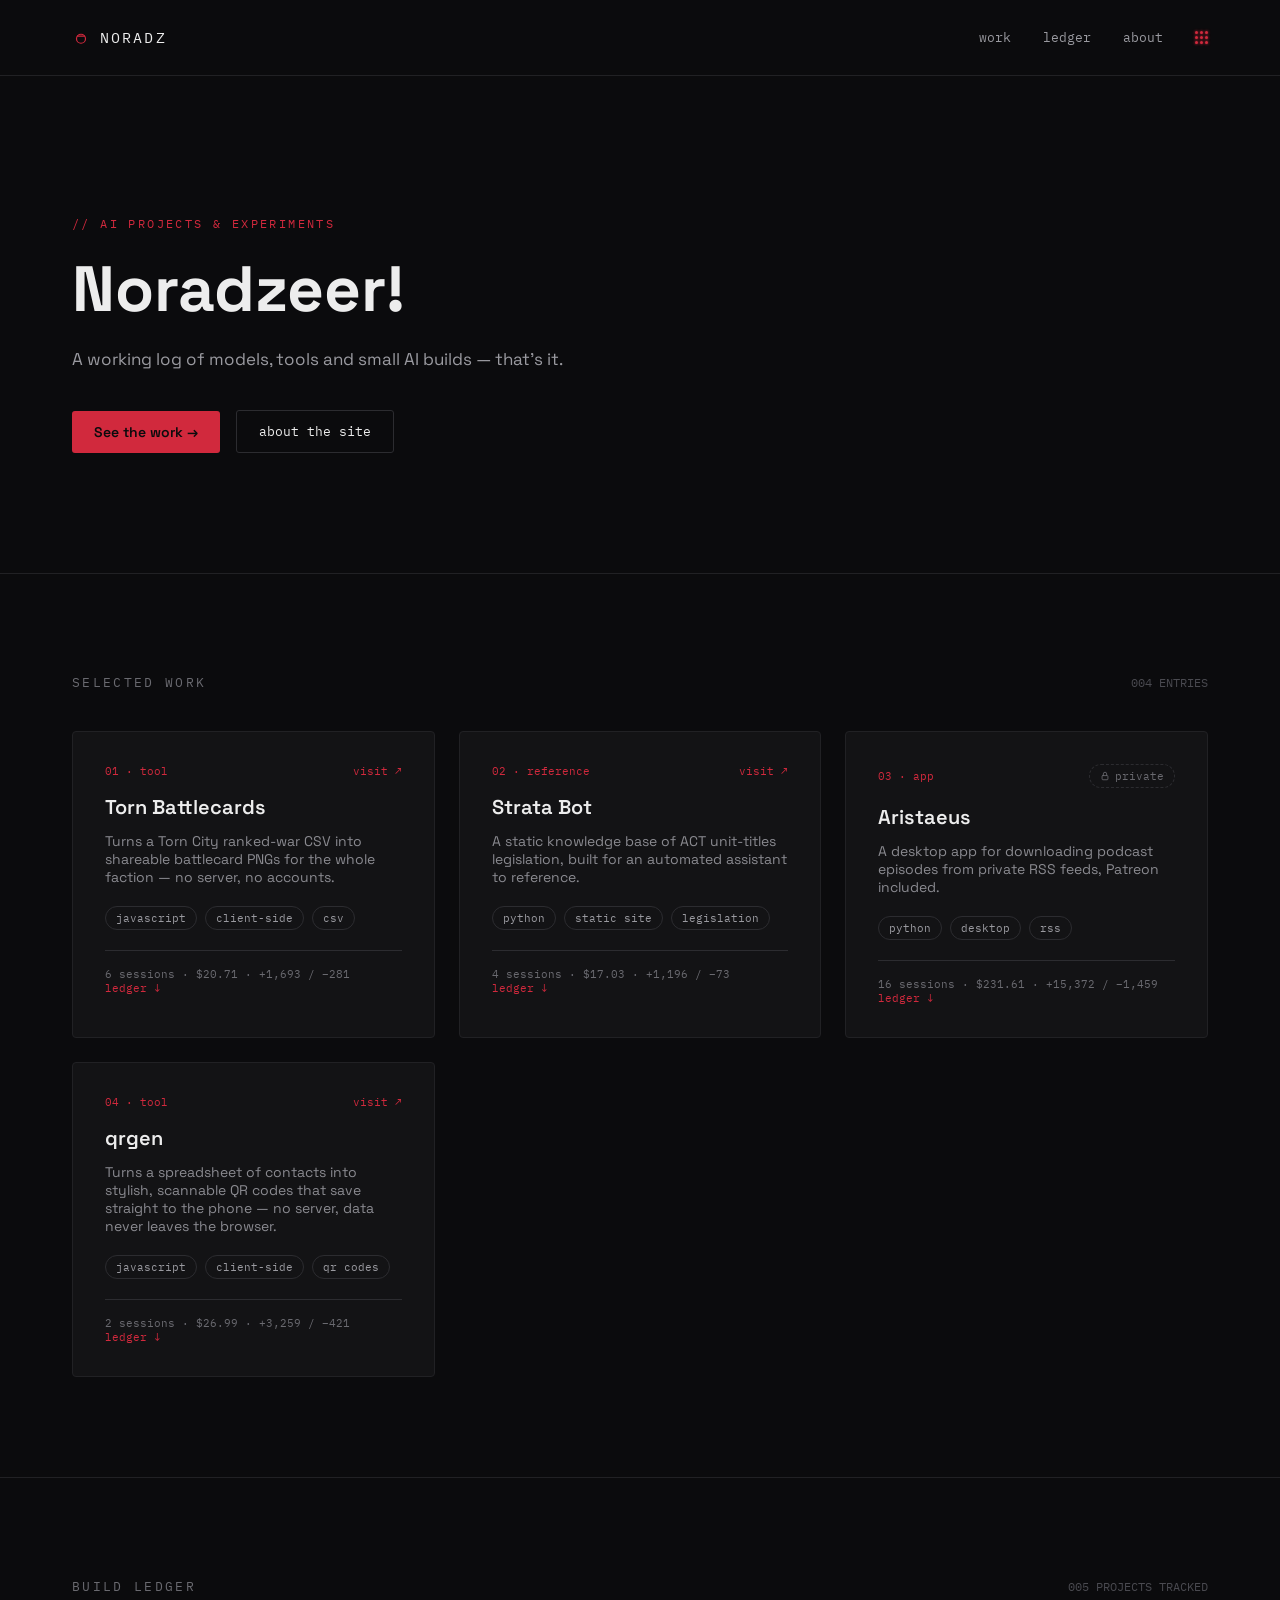
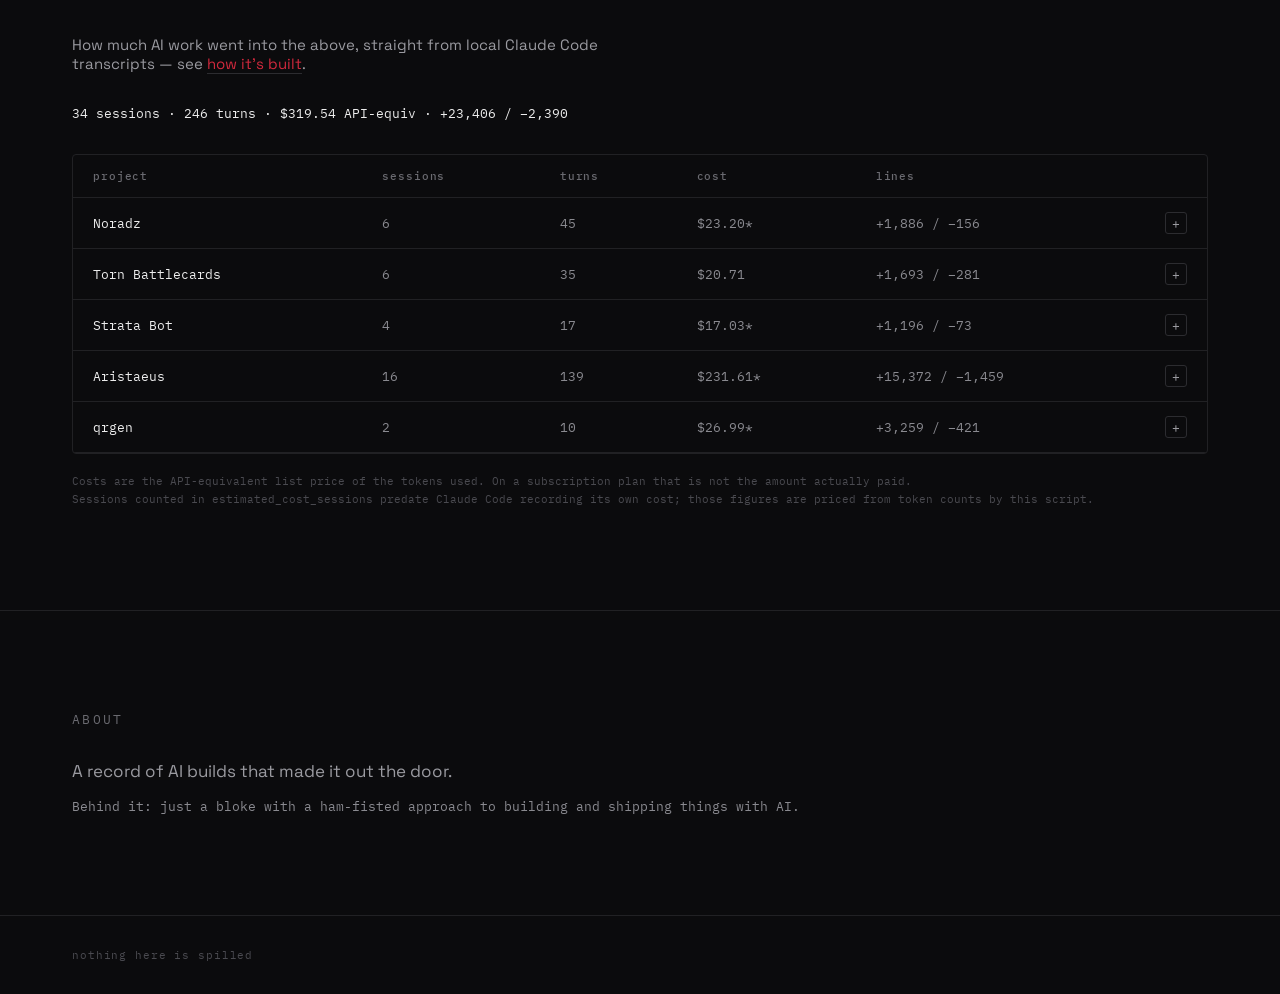
==== index.html @ e1554597 "Add visit links to project cards with a live subdomain Torn Battlecards, Strata Bot and qrgen each g" ====
<!doctype html>
<html lang="en">
<head>
  <meta charset="UTF-8">
  <meta name="viewport" content="width=device-width, initial-scale=1.0">
  <title>Noradz — AI projects & experiments</title>
  <meta name="description" content="A working log of models, tools and small AI builds — that's it.">

  <link rel="preconnect" href="https://fonts.googleapis.com">
  <link rel="preconnect" href="https://fonts.gstatic.com" crossorigin>
  <link href="https://fonts.googleapis.com/css2?family=IBM+Plex+Mono:wght@400;500;600&family=Space+Grotesk:wght@500;600;700&display=swap" rel="stylesheet">

  <link rel="stylesheet" href="css/style.css">
  <link rel="icon" type="image/svg+xml" href="favicon.svg">
</head>
<body>

  <header class="nav">
    <a href="#top" class="brand">
      <svg width="18" height="18" viewBox="0 0 24 24" fill="none" stroke="#d1293d" stroke-width="1.6" stroke-linecap="round" aria-hidden="true">
        <circle cx="12" cy="13" r="6"/>
        <path d="M7.13 9.5L16.87 9.5"/>
      </svg>
      <span>NORADZ</span>
    </a>
    <nav class="nav-links" aria-label="Primary">
      <a href="#work">work</a>
      <a href="#ledger">ledger</a>
      <a href="#about">about</a>
      <span class="status-grid" aria-hidden="true">
        <span></span><span></span><span></span>
        <span></span><span></span><span></span>
        <span></span><span></span><span></span>
      </span>
    </nav>
  </header>

  <section class="hero" id="top">
    <p class="eyebrow">// AI PROJECTS &amp; EXPERIMENTS</p>
    <h1>Noradzeer!</h1>
    <p class="subhead">A working log of models, tools and small AI builds — that's it.</p>
    <div class="cta-row">
      <a href="#work" class="btn btn-primary">See the work →</a>
      <a href="#about" class="btn btn-secondary">about the site</a>
    </div>
  </section>

  <section class="projects" id="work">
    <div class="section-header">
      <span class="eyebrow">SELECTED WORK</span>
      <span class="count">004 ENTRIES</span>
    </div>
    <div class="project-grid">

      <article class="card" data-ledger-slug="torn-battlecards">
        <div class="card-meta">
          <p class="kicker">01 · tool</p>
          <a class="card-visit" href="https://battlecards.noradz.io" target="_blank" rel="noopener">visit ↗</a>
        </div>
        <h3>Torn Battlecards</h3>
        <p class="desc">Turns a Torn City ranked-war CSV into shareable battlecard PNGs for the whole faction — no server, no accounts.</p>
        <div class="tags">
          <span class="tag">javascript</span>
          <span class="tag">client-side</span>
          <span class="tag">csv</span>
        </div>
      </article>

      <article class="card" data-ledger-slug="strata-bot">
        <div class="card-meta">
          <p class="kicker">02 · reference</p>
          <a class="card-visit" href="https://strata.noradz.io" target="_blank" rel="noopener">visit ↗</a>
        </div>
        <h3>Strata Bot</h3>
        <p class="desc">A static knowledge base of ACT unit-titles legislation, built for an automated assistant to reference.</p>
        <div class="tags">
          <span class="tag">python</span>
          <span class="tag">static site</span>
          <span class="tag">legislation</span>
        </div>
      </article>

      <article class="card" data-ledger-slug="aristaeus">
        <div class="card-meta">
          <p class="kicker">03 · app</p>
          <span class="badge-private" title="Private repository — not public yet">
            <svg width="10" height="10" viewBox="0 0 24 24" fill="none" stroke="currentColor" stroke-width="2" stroke-linecap="round" stroke-linejoin="round" aria-hidden="true">
              <rect x="5" y="11" width="14" height="10" rx="2"/>
              <path d="M8 11V7a4 4 0 0 1 8 0v4"/>
            </svg>
            private
          </span>
        </div>
        <h3>Aristaeus</h3>
        <p class="desc">A desktop app for downloading podcast episodes from private RSS feeds, Patreon included.</p>
        <div class="tags">
          <span class="tag">python</span>
          <span class="tag">desktop</span>
          <span class="tag">rss</span>
        </div>
      </article>

      <article class="card" data-ledger-slug="qrgen">
        <div class="card-meta">
          <p class="kicker">04 · tool</p>
          <a class="card-visit" href="https://qrgen.noradz.io" target="_blank" rel="noopener">visit ↗</a>
        </div>
        <h3>qrgen</h3>
        <p class="desc">Turns a spreadsheet of contacts into stylish, scannable QR codes that save straight to the phone — no server, data never leaves the browser.</p>
        <div class="tags">
          <span class="tag">javascript</span>
          <span class="tag">client-side</span>
          <span class="tag">qr codes</span>
        </div>
      </article>

    </div>
  </section>

  <section class="ledger" id="ledger">
    <div class="section-header">
      <span class="eyebrow">BUILD LEDGER</span>
      <span class="count ledger-count">— PROJECTS TRACKED</span>
    </div>
    <p class="ledger-lead">How much AI work went into the above, straight from local Claude Code transcripts — see <a href="https://github.com/Peytonizer/noradz/blob/main/README.md#build-ledger" class="ledger-lead-link">how it's built</a>.</p>
    <p class="ledger-totals">—</p>
    <div class="ledger-table-wrap">
      <table class="ledger-table">
        <thead>
          <tr>
            <th>project</th>
            <th>sessions</th>
            <th>turns</th>
            <th>cost</th>
            <th>lines</th>
            <th aria-hidden="true"></th>
          </tr>
        </thead>
        <tbody><!-- populated by js/ledger.js from data/ledger.json --></tbody>
      </table>
    </div>
    <div class="ledger-notes"></div>
  </section>

  <section class="about" id="about">
    <p class="about-eyebrow">ABOUT</p>
    <p class="about-lead">A record of AI builds that made it out the door.</p>
    <p class="about-byline">Behind it: just a bloke with a ham-fisted approach to building and shipping things with AI.</p>
  </section>

  <footer class="site-footer">
    <p class="lore">nothing here is spilled</p>
  </footer>

  <script src="js/ledger.js" defer></script>
</body>
</html>
---- css/style.css ----
/*
  Noradz landing page — "Signal" direction (red/black, techy).
  Built from noradz-site-spec.md. Desktop layout (1440px canvas) is the
  spec'd source of truth; breakpoints below are a build decision, not
  part of the mockup.
*/

:root {
  /* Colour tokens — red (--accent) is the sole accent colour. Don't add a second. */
  --bg: #0b0b0d;
  --surface: #131315;
  --border: #212124;
  --border-soft: #2c2c30;
  --text: #ededed;
  --text-muted: #9a9aa0;
  --text-dim: #8a8a90;
  --text-faint: #6a6a70;
  --text-faintest: #4a4a50;
  --accent: #d1293d;
  --accent-hover: #ee5a6b;

  --font-body: 'Space Grotesk', system-ui, sans-serif;
  --font-mono: 'IBM Plex Mono', 'Courier New', monospace;
}

* {
  box-sizing: border-box;
}

html {
  color-scheme: dark;
}

body {
  margin: 0;
  background: var(--bg);
  color: var(--text);
  font-family: var(--font-body);
  -webkit-font-smoothing: antialiased;
}

a {
  color: inherit;
  text-decoration: none;
}

/* ---------- Nav ---------- */

.nav {
  display: flex;
  align-items: center;
  justify-content: space-between;
  padding: 28px 72px;
  border-bottom: 1px solid var(--border);
}

.brand {
  display: flex;
  align-items: center;
  gap: 10px;
  font-family: var(--font-mono);
  font-size: 15px;
  letter-spacing: 0.14em;
}

.nav-links {
  display: flex;
  align-items: center;
  gap: 32px;
  font-family: var(--font-mono);
  font-size: 13px;
  color: var(--text-muted);
}

.nav-links a:hover {
  color: var(--accent-hover);
}

/* Live/status mark — a 3x3 dot grid (swapped in for the single dot per
   the design canvas's alternate logo option). */
.status-grid {
  display: grid;
  grid-template-columns: repeat(3, 3px);
  grid-template-rows: repeat(3, 3px);
  gap: 2px;
}

.status-grid span {
  width: 3px;
  height: 3px;
  border-radius: 50%;
  background: var(--accent);
  box-shadow: 0 0 3px var(--accent);
}

/* ---------- Hero ---------- */

.hero {
  padding: 140px 72px 120px;
  border-bottom: 1px solid var(--border);
}

.eyebrow {
  font-family: var(--font-mono);
  font-size: 12px;
  letter-spacing: 0.2em;
  color: var(--accent);
  margin: 0 0 24px;
}

.hero h1 {
  font-size: 64px;
  font-weight: 700;
  line-height: 1.08;
  max-width: 780px;
  margin: 0 0 24px;
}

.subhead {
  font-size: 17px;
  color: var(--text-muted);
  max-width: 520px;
  margin: 0 0 40px;
}

.cta-row {
  display: flex;
  align-items: center;
  gap: 16px;
}

.btn {
  display: inline-block;
  border-radius: 3px;
  padding: 12px 22px;
}

.btn-primary {
  background: var(--accent);
  color: var(--bg);
  font-size: 14px;
  font-weight: 600;
}

.btn-primary:hover {
  background: var(--accent-hover);
}

.btn-secondary {
  font-family: var(--font-mono);
  font-size: 13px;
  border: 1px solid var(--border-soft);
}

.btn-secondary:hover {
  border-color: var(--text-muted);
}

/* ---------- Projects ---------- */

.projects {
  padding: 100px 72px;
}

.section-header {
  display: flex;
  align-items: baseline;
  justify-content: space-between;
  margin-bottom: 40px;
}

.section-header .eyebrow {
  margin: 0;
  font-size: 13px;
  text-transform: uppercase;
  letter-spacing: 0.18em;
  color: var(--text-faint);
}

.count {
  font-family: var(--font-mono);
  font-size: 12px;
  color: var(--text-faintest);
}

.project-grid {
  display: grid;
  grid-template-columns: repeat(3, 1fr);
  gap: 24px;
}

.card {
  background: var(--surface);
  border: 1px solid var(--border);
  border-radius: 4px;
  padding: 32px;
}

.kicker {
  font-family: var(--font-mono);
  font-size: 11px;
  color: var(--accent);
  margin: 0 0 16px;
}

/* Row pairing the kicker with an optional status badge (e.g. unspilled). */
.card-meta {
  display: flex;
  align-items: center;
  justify-content: space-between;
  margin-bottom: 16px;
}

.card-meta .kicker {
  margin: 0;
}

/* Link to a project's live noradz.io subdomain, shown beside the kicker.
   Not a whole-card link: the card already nests the ledger-stat anchor
   below, and a link inside a link is invalid HTML. */
.card-visit {
  font-family: var(--font-mono);
  font-size: 11px;
  color: var(--accent);
  white-space: nowrap;
}

.card-visit:hover {
  color: var(--accent-hover);
}

/* Marks a project whose repo is still private. Class name is decoupled from
   the label text (currently "private") since the wording's been revised
   more than once — rename the text without renaming the class. */
.badge-private {
  display: inline-flex;
  align-items: center;
  gap: 5px;
  font-family: var(--font-mono);
  font-size: 11px;
  color: var(--text-faint);
  border: 1px dashed var(--border-soft);
  border-radius: 20px;
  padding: 4px 10px;
}

.card h3 {
  font-size: 20px;
  font-weight: 600;
  margin: 0 0 12px;
}

.card .desc {
  font-size: 14px;
  color: var(--text-dim);
  margin: 0 0 20px;
}

.tags {
  display: flex;
  flex-wrap: wrap;
  gap: 8px;
}

.tag {
  font-family: var(--font-mono);
  font-size: 11px;
  border: 1px solid var(--border-soft);
  border-radius: 20px;
  padding: 4px 10px;
  color: var(--text-muted);
}

/* Ledger stat line appended to a card by js/ledger.js once data/ledger.json
   loads. Absent (rather than empty) when the fetch fails, e.g. opened via
   file:// — see the note in that script. */
/* Deliberately not flex: the stats text often wraps at 3-up card widths,
   and a flex-positioned link stays pinned beside its first line instead of
   following it. Plain inline flow wraps stats + link as one run of text. */
.card-ledger {
  margin-top: 20px;
  padding-top: 16px;
  border-top: 1px solid var(--border-soft);
  font-family: var(--font-mono);
  font-size: 11px;
}

.card-ledger-stats {
  color: var(--text-faint);
}

.card-ledger-link {
  color: var(--accent);
  white-space: nowrap;
}

.card-ledger-link:hover {
  color: var(--accent-hover);
}

/* ---------- Ledger ---------- */

.ledger {
  padding: 100px 72px;
  border-top: 1px solid var(--border);
}

.ledger-lead {
  font-size: 15px;
  color: var(--text-muted);
  max-width: 560px;
  margin: 0 0 32px;
}

.ledger-lead-link {
  color: var(--accent);
  border-bottom: 1px solid var(--border-soft);
}

.ledger-lead-link:hover {
  color: var(--accent-hover);
}

.ledger-totals {
  font-family: var(--font-mono);
  font-size: 13px;
  color: var(--text);
  margin: 0 0 32px;
}

.ledger-table-wrap {
  overflow-x: auto;
  border: 1px solid var(--border);
  border-radius: 4px;
}

.ledger-table {
  width: 100%;
  min-width: 560px;
  border-collapse: collapse;
  font-family: var(--font-mono);
  font-size: 13px;
}

.ledger-table thead th {
  text-align: left;
  font-weight: 500;
  font-size: 11px;
  letter-spacing: 0.08em;
  color: var(--text-faint);
  padding: 14px 20px;
  border-bottom: 1px solid var(--border);
}

.ledger-cell {
  padding: 14px 20px;
  color: var(--text-dim);
  border-bottom: 1px solid var(--border);
  white-space: nowrap;
}

.ledger-cell-name {
  color: var(--text);
  white-space: normal;
}

.ledger-cell-toggle {
  width: 1%;
}

.ledger-toggle {
  width: 22px;
  height: 22px;
  border-radius: 3px;
  border: 1px solid var(--border-soft);
  background: transparent;
  color: var(--text-muted);
  font-family: var(--font-mono);
  font-size: 13px;
  line-height: 1;
  cursor: pointer;
}

.ledger-toggle:hover {
  border-color: var(--accent);
  color: var(--accent-hover);
}

.ledger-detail-cell {
  padding: 4px 20px 18px;
  background: var(--surface);
  border-bottom: 1px solid var(--border);
}

.ledger-detail-line {
  margin: 6px 0;
  font-size: 12px;
  color: var(--text-faint);
}

.ledger-notes {
  margin-top: 20px;
}

.ledger-note {
  font-family: var(--font-mono);
  font-size: 11px;
  color: var(--text-faintest);
  margin: 4px 0;
}

/* ---------- About ---------- */

.about {
  padding: 100px 72px;
  border-top: 1px solid var(--border);
}

.about-eyebrow {
  font-family: var(--font-mono);
  font-size: 13px;
  text-transform: uppercase;
  letter-spacing: 0.18em;
  color: var(--text-faint);
  margin: 0 0 32px;
}

.about-lead {
  font-size: 17px;
  color: var(--text-muted);
  max-width: 520px;
  margin: 0 0 16px;
}

.about-byline {
  font-family: var(--font-mono);
  font-size: 13px;
  color: var(--text-dim);
  margin: 0;
}

/* ---------- Footer ---------- */

.site-footer {
  display: flex;
  align-items: center;
  justify-content: space-between;
  padding: 32px 72px;
  border-top: 1px solid var(--border);
}

.lore {
  font-family: var(--font-mono);
  font-size: 11px;
  letter-spacing: 0.08em;
  color: var(--text-faintest);
  margin: 0;
}

/* ---------- Responsive ----------
   Not covered by the spec (1440px desktop only) — breakpoints below
   are a build-time decision, chosen to keep the same visual rhythm
   at smaller widths. */

@media (max-width: 900px) {
  .nav,
  .hero,
  .projects,
  .ledger,
  .site-footer {
    padding-left: 32px;
    padding-right: 32px;
  }

  .hero {
    padding-top: 96px;
    padding-bottom: 80px;
  }

  .hero h1 {
    font-size: 44px;
  }

  .project-grid {
    grid-template-columns: 1fr;
  }
}

@media (max-width: 560px) {
  .nav {
    flex-wrap: wrap;
    gap: 16px;
  }

  .nav-links {
    gap: 20px;
  }

  .hero h1 {
    font-size: 34px;
  }

  .cta-row {
    flex-wrap: wrap;
  }

  .site-footer {
    flex-direction: column;
    align-items: flex-start;
    gap: 8px;
  }
}
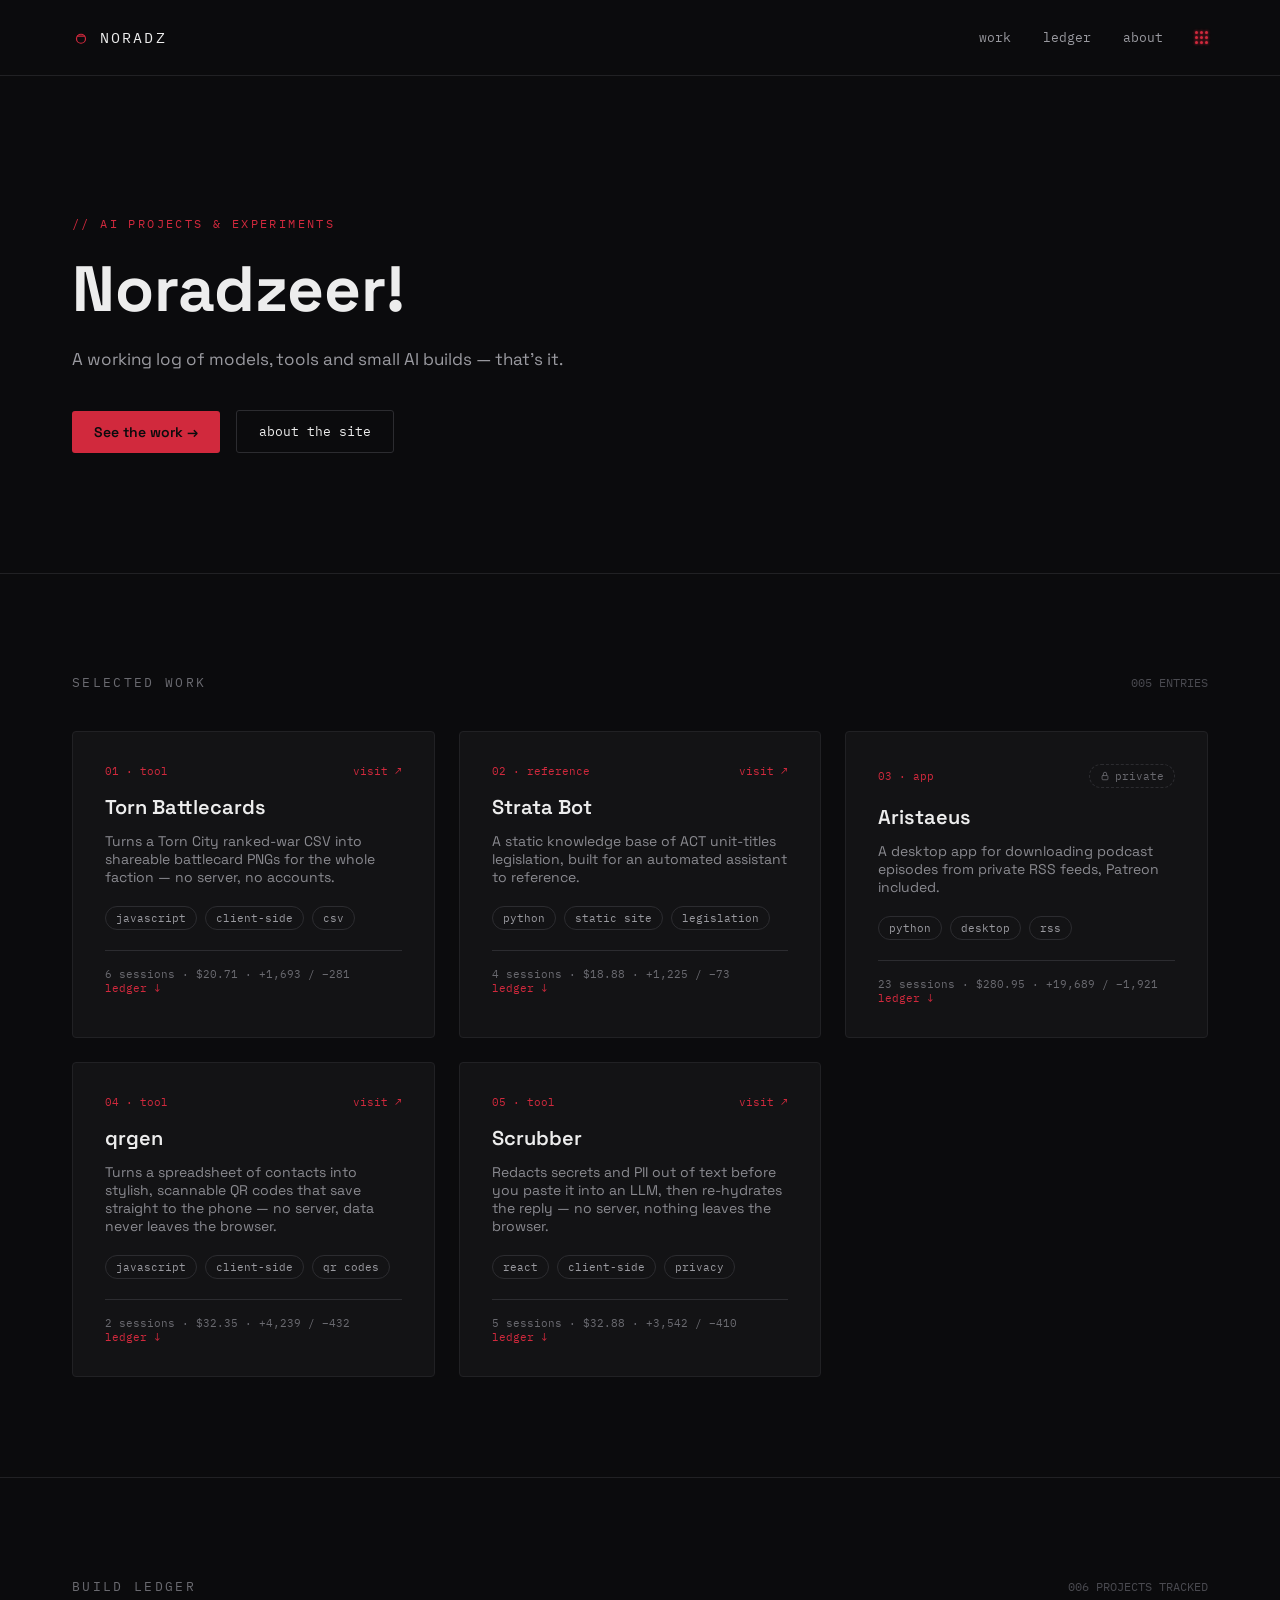
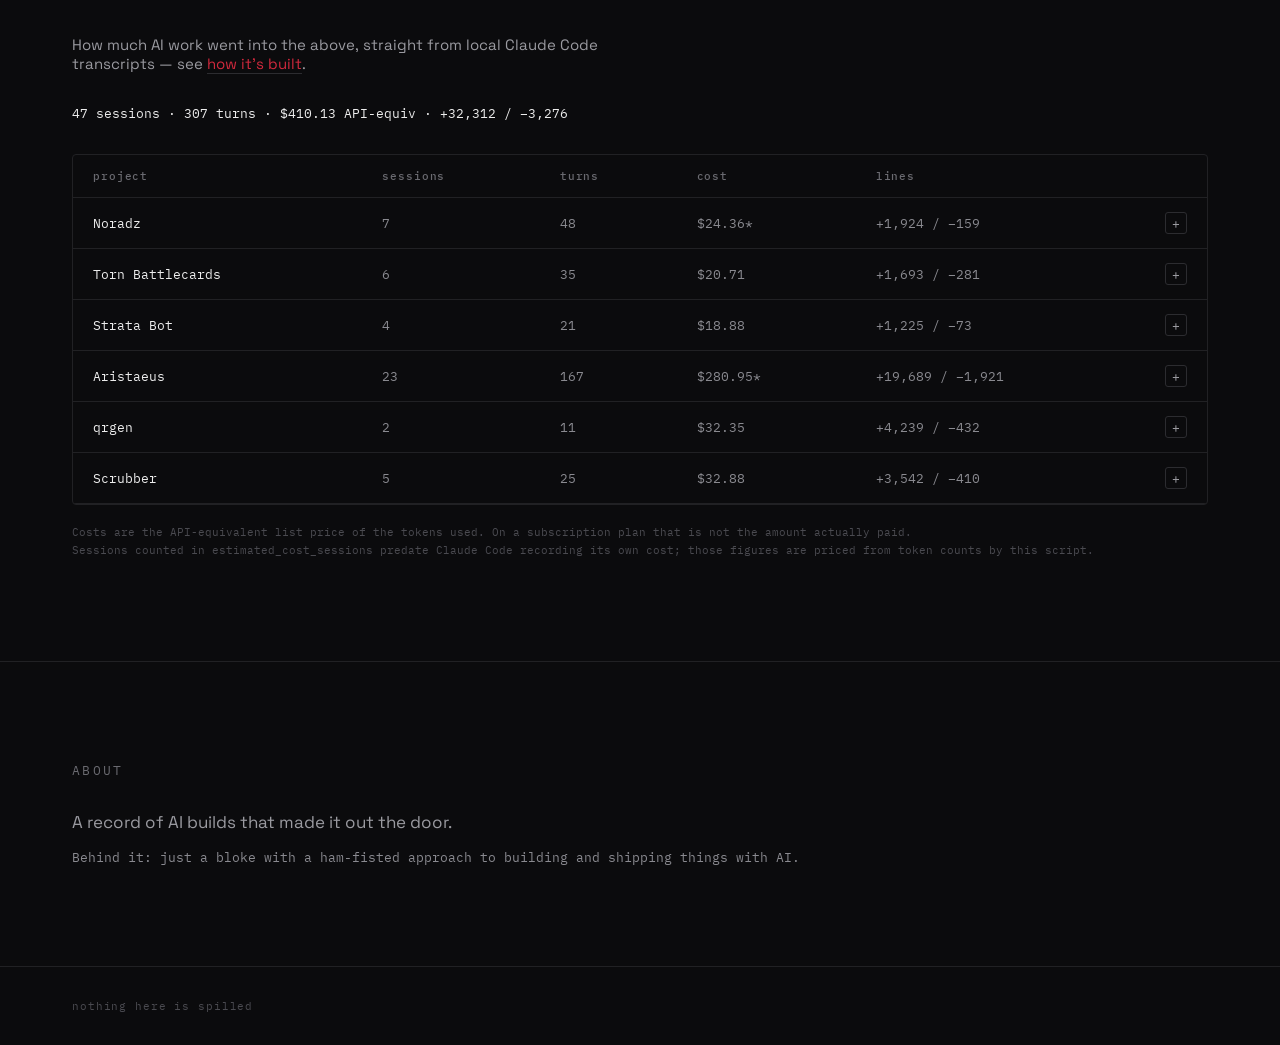
==== commit b42c697c: "Add Scrubber as project 05 with a live visit link Co-Authored-By: Claude Sonnet 5 <noreply@anthropic" ====
--- a/index.html
+++ b/index.html
@@ -48,7 +48,7 @@
   <section class="projects" id="work">
     <div class="section-header">
       <span class="eyebrow">SELECTED WORK</span>
-      <span class="count">004 ENTRIES</span>
+      <span class="count">005 ENTRIES</span>
     </div>
     <div class="project-grid">
 
@@ -114,6 +114,20 @@
         </div>
       </article>
 
+      <article class="card" data-ledger-slug="scrubber">
+        <div class="card-meta">
+          <p class="kicker">05 · tool</p>
+          <a class="card-visit" href="https://scrubber.noradz.io" target="_blank" rel="noopener">visit ↗</a>
+        </div>
+        <h3>Scrubber</h3>
+        <p class="desc">Redacts secrets and PII out of text before you paste it into an LLM, then re-hydrates the reply — no server, nothing leaves the browser.</p>
+        <div class="tags">
+          <span class="tag">react</span>
+          <span class="tag">client-side</span>
+          <span class="tag">privacy</span>
+        </div>
+      </article>
+
     </div>
   </section>
 
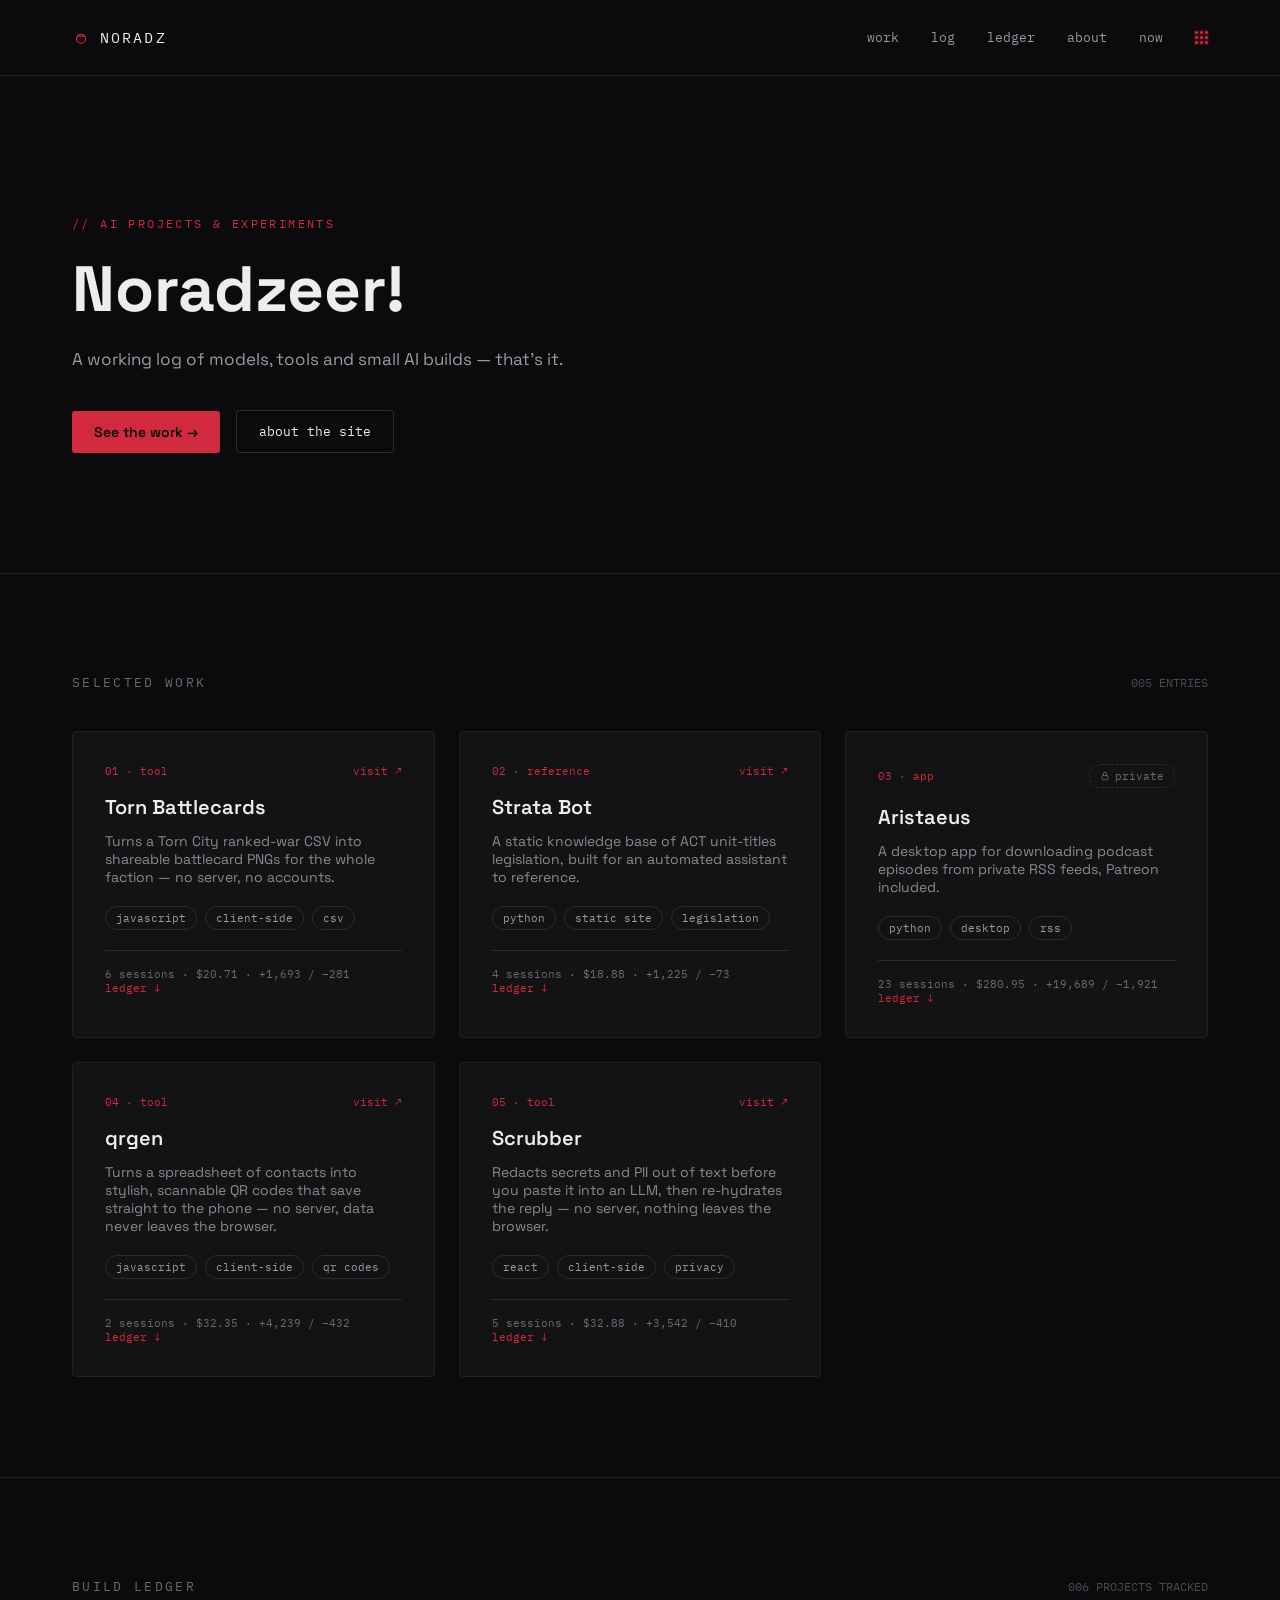
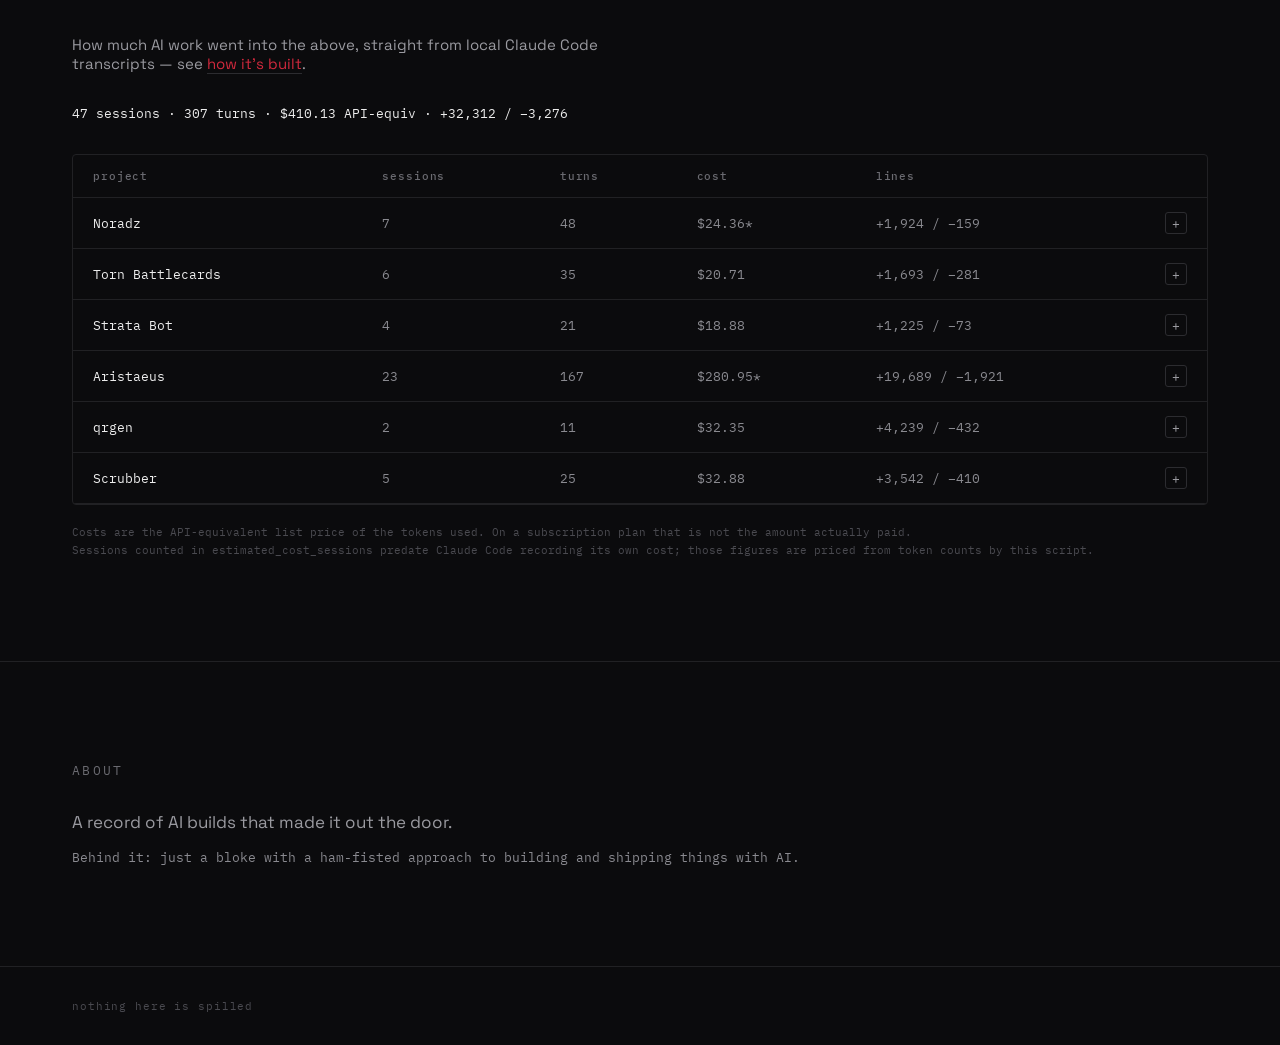
==== commit d49dcfec: "Add /log, /now and a real feed for the site Closes the "making it a log, not a shopfront" backlog it" ====
--- a/index.html
+++ b/index.html
@@ -12,6 +12,8 @@
 
   <link rel="stylesheet" href="css/style.css">
   <link rel="icon" type="image/svg+xml" href="favicon.svg">
+  <link rel="alternate" type="application/feed+json" title="noradz — log" href="data/log.json">
+  <link rel="alternate" type="application/rss+xml" title="noradz — log" href="feed.xml">
 </head>
 <body>
 
@@ -25,8 +27,10 @@
     </a>
     <nav class="nav-links" aria-label="Primary">
       <a href="#work">work</a>
+      <a href="log.html">log</a>
       <a href="#ledger">ledger</a>
       <a href="#about">about</a>
+      <a href="now.html">now</a>
       <span class="status-grid" aria-hidden="true">
         <span></span><span></span><span></span>
         <span></span><span></span><span></span>
--- a/css/style.css
+++ b/css/style.css
@@ -439,6 +439,131 @@
   margin: 0;
 }
 
+/* ---------- Page head (log, now) ----------
+   Lighter version of .hero for secondary pages: same eyebrow/border rhythm,
+   smaller heading, no CTA row. */
+
+.page-head {
+  padding: 100px 72px 64px;
+  border-bottom: 1px solid var(--border);
+}
+
+.page-head h1 {
+  font-size: 40px;
+  font-weight: 700;
+  line-height: 1.15;
+  max-width: 640px;
+  margin: 0 0 16px;
+}
+
+.page-head .subhead {
+  margin-bottom: 0;
+}
+
+/* ---------- Log ---------- */
+
+.log {
+  padding: 80px 72px 100px;
+}
+
+.feed-links {
+  display: flex;
+  gap: 20px;
+  margin: 0 0 48px;
+  font-family: var(--font-mono);
+  font-size: 12px;
+}
+
+.feed-links a {
+  color: var(--accent);
+}
+
+.feed-links a:hover {
+  color: var(--accent-hover);
+}
+
+.log-entry {
+  padding: 32px 0;
+  border-top: 1px solid var(--border);
+}
+
+.log-entry:first-child {
+  border-top: none;
+  padding-top: 0;
+}
+
+.log-date {
+  font-family: var(--font-mono);
+  font-size: 11px;
+  color: var(--text-faint);
+  margin: 0 0 8px;
+}
+
+.log-entry-title {
+  font-size: 22px;
+  font-weight: 600;
+  margin: 0 0 12px;
+}
+
+.log-entry-body {
+  font-size: 15px;
+  color: var(--text-dim);
+  max-width: 640px;
+}
+
+.log-entry-body p {
+  margin: 0 0 12px;
+}
+
+.log-entry-body p:last-child {
+  margin-bottom: 0;
+}
+
+.log-entry-body code {
+  font-family: var(--font-mono);
+  font-size: 0.9em;
+  background: var(--surface);
+  border: 1px solid var(--border-soft);
+  border-radius: 3px;
+  padding: 1px 5px;
+}
+
+.log-entry-body a {
+  color: var(--accent);
+  border-bottom: 1px solid var(--border-soft);
+}
+
+.log-entry-body a:hover {
+  color: var(--accent-hover);
+}
+
+/* ---------- Now ---------- */
+
+.now {
+  padding: 80px 72px 100px;
+}
+
+.now-updated {
+  font-family: var(--font-mono);
+  font-size: 12px;
+  color: var(--text-faintest);
+  margin: 0 0 32px;
+}
+
+.now-body {
+  font-size: 16px;
+  color: var(--text-dim);
+  max-width: 560px;
+}
+
+.now-body p {
+  margin: 0 0 16px;
+}
+
+.now-body p:last-child {
+  margin-bottom: 0;
+}
+
 /* ---------- Footer ---------- */
 
 .site-footer {
@@ -465,8 +590,11 @@
 @media (max-width: 900px) {
   .nav,
   .hero,
+  .page-head,
   .projects,
   .ledger,
+  .log,
+  .now,
   .site-footer {
     padding-left: 32px;
     padding-right: 32px;
@@ -479,6 +607,10 @@
 
   .hero h1 {
     font-size: 44px;
+  }
+
+  .page-head h1 {
+    font-size: 32px;
   }
 
   .project-grid {
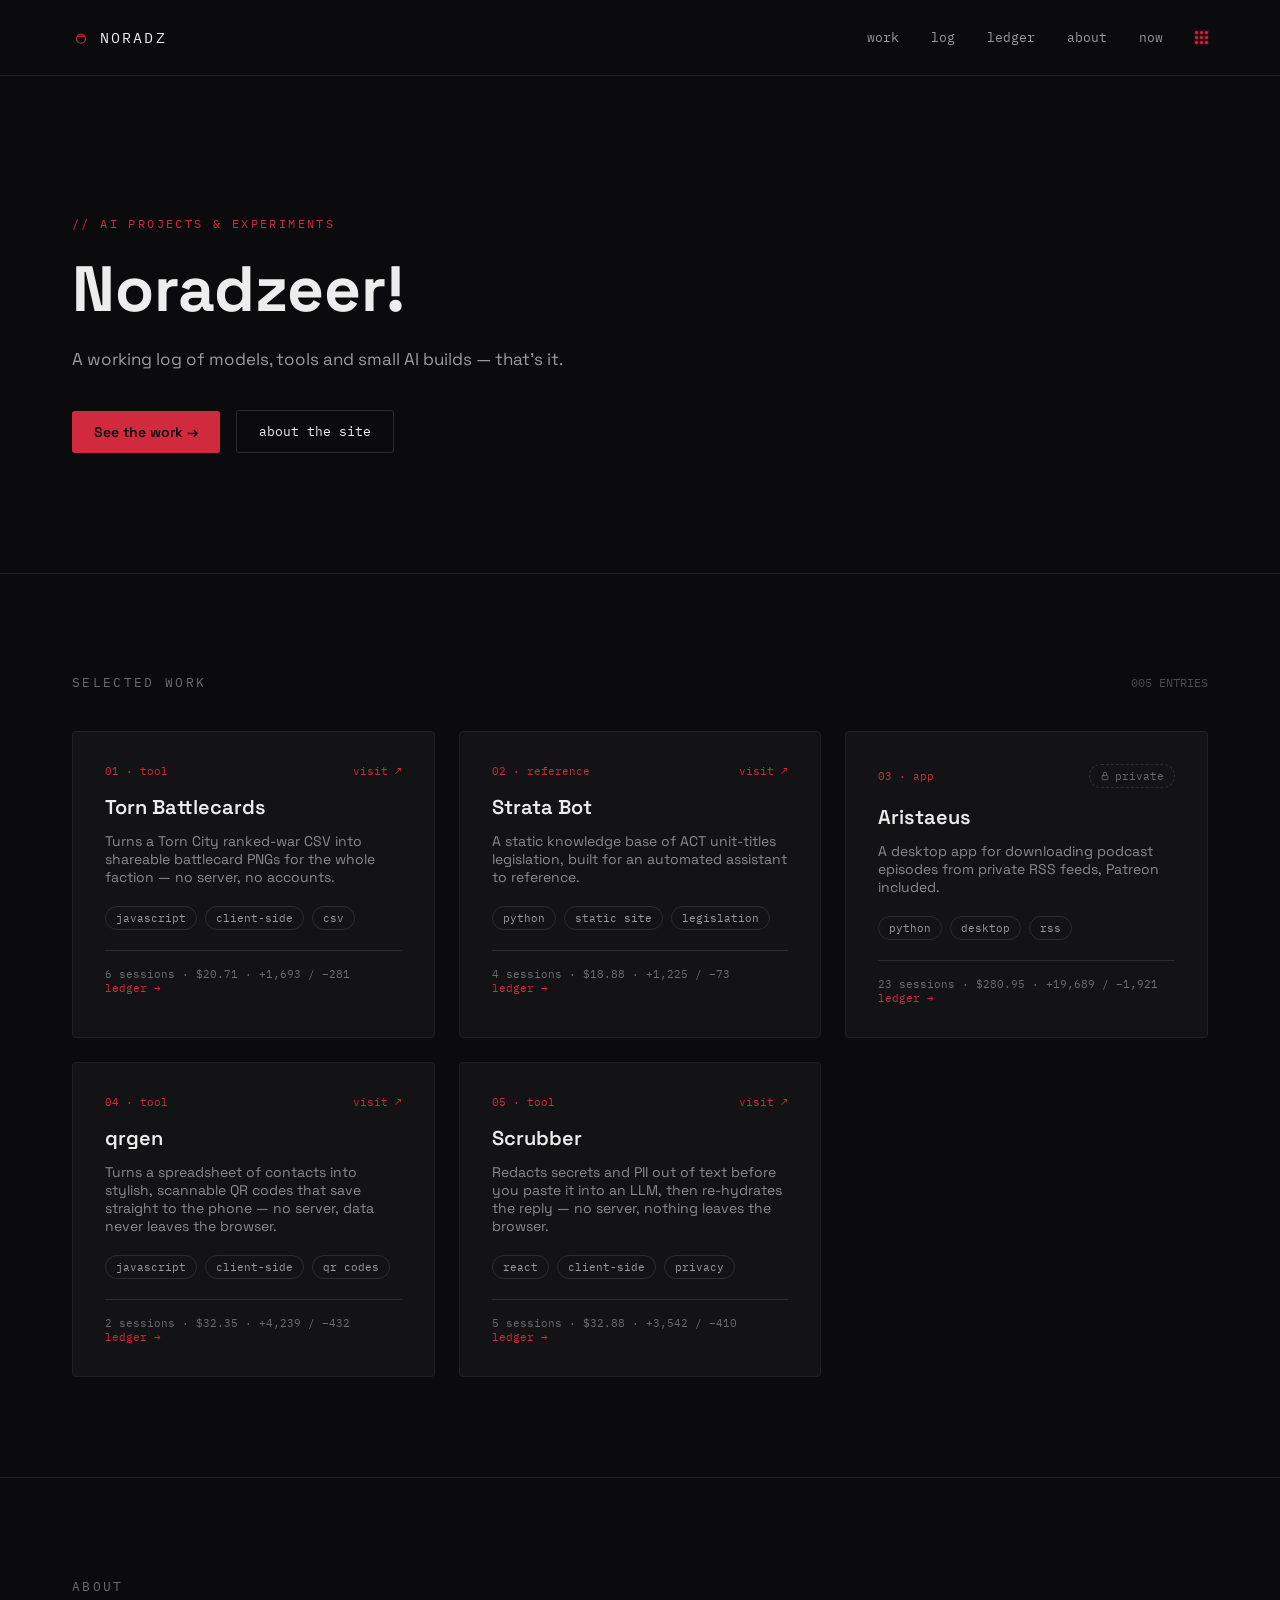
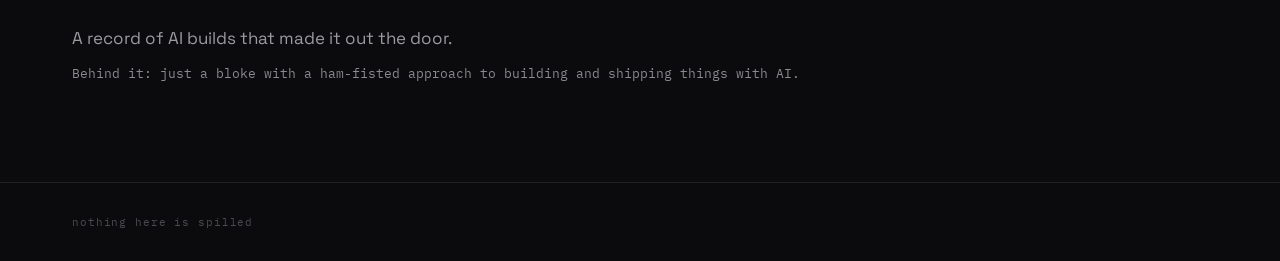
==== commit 9664f4f3: "Give the ledger its own page, tighten page-head spacing, backfill the log - Moved the sitewide ledge" ====
--- a/index.html
+++ b/index.html
@@ -28,7 +28,7 @@
     <nav class="nav-links" aria-label="Primary">
       <a href="#work">work</a>
       <a href="log.html">log</a>
-      <a href="#ledger">ledger</a>
+      <a href="ledger.html">ledger</a>
       <a href="#about">about</a>
       <a href="now.html">now</a>
       <span class="status-grid" aria-hidden="true">
@@ -135,31 +135,6 @@
     </div>
   </section>
 
-  <section class="ledger" id="ledger">
-    <div class="section-header">
-      <span class="eyebrow">BUILD LEDGER</span>
-      <span class="count ledger-count">— PROJECTS TRACKED</span>
-    </div>
-    <p class="ledger-lead">How much AI work went into the above, straight from local Claude Code transcripts — see <a href="https://github.com/Peytonizer/noradz/blob/main/README.md#build-ledger" class="ledger-lead-link">how it's built</a>.</p>
-    <p class="ledger-totals">—</p>
-    <div class="ledger-table-wrap">
-      <table class="ledger-table">
-        <thead>
-          <tr>
-            <th>project</th>
-            <th>sessions</th>
-            <th>turns</th>
-            <th>cost</th>
-            <th>lines</th>
-            <th aria-hidden="true"></th>
-          </tr>
-        </thead>
-        <tbody><!-- populated by js/ledger.js from data/ledger.json --></tbody>
-      </table>
-    </div>
-    <div class="ledger-notes"></div>
-  </section>
-
   <section class="about" id="about">
     <p class="about-eyebrow">ABOUT</p>
     <p class="about-lead">A record of AI builds that made it out the door.</p>
--- a/css/style.css
+++ b/css/style.css
@@ -298,11 +298,17 @@
   color: var(--accent-hover);
 }
 
-/* ---------- Ledger ---------- */
+/* ---------- Ledger ----------
+   Lives on its own page (ledger.html) behind a .page-head, which already
+   supplies the divider above — no border-top needed here. */
 
 .ledger {
-  padding: 100px 72px;
-  border-top: 1px solid var(--border);
+  padding: 56px 72px 100px;
+}
+
+.ledger .count {
+  display: block;
+  margin: 0 0 32px;
 }
 
 .ledger-lead {
@@ -444,7 +450,7 @@
    smaller heading, no CTA row. */
 
 .page-head {
-  padding: 100px 72px 64px;
+  padding: 100px 72px 40px;
   border-bottom: 1px solid var(--border);
 }
 
@@ -463,7 +469,7 @@
 /* ---------- Log ---------- */
 
 .log {
-  padding: 80px 72px 100px;
+  padding: 56px 72px 100px;
 }
 
 .feed-links {
@@ -540,7 +546,7 @@
 /* ---------- Now ---------- */
 
 .now {
-  padding: 80px 72px 100px;
+  padding: 56px 72px 100px;
 }
 
 .now-updated {
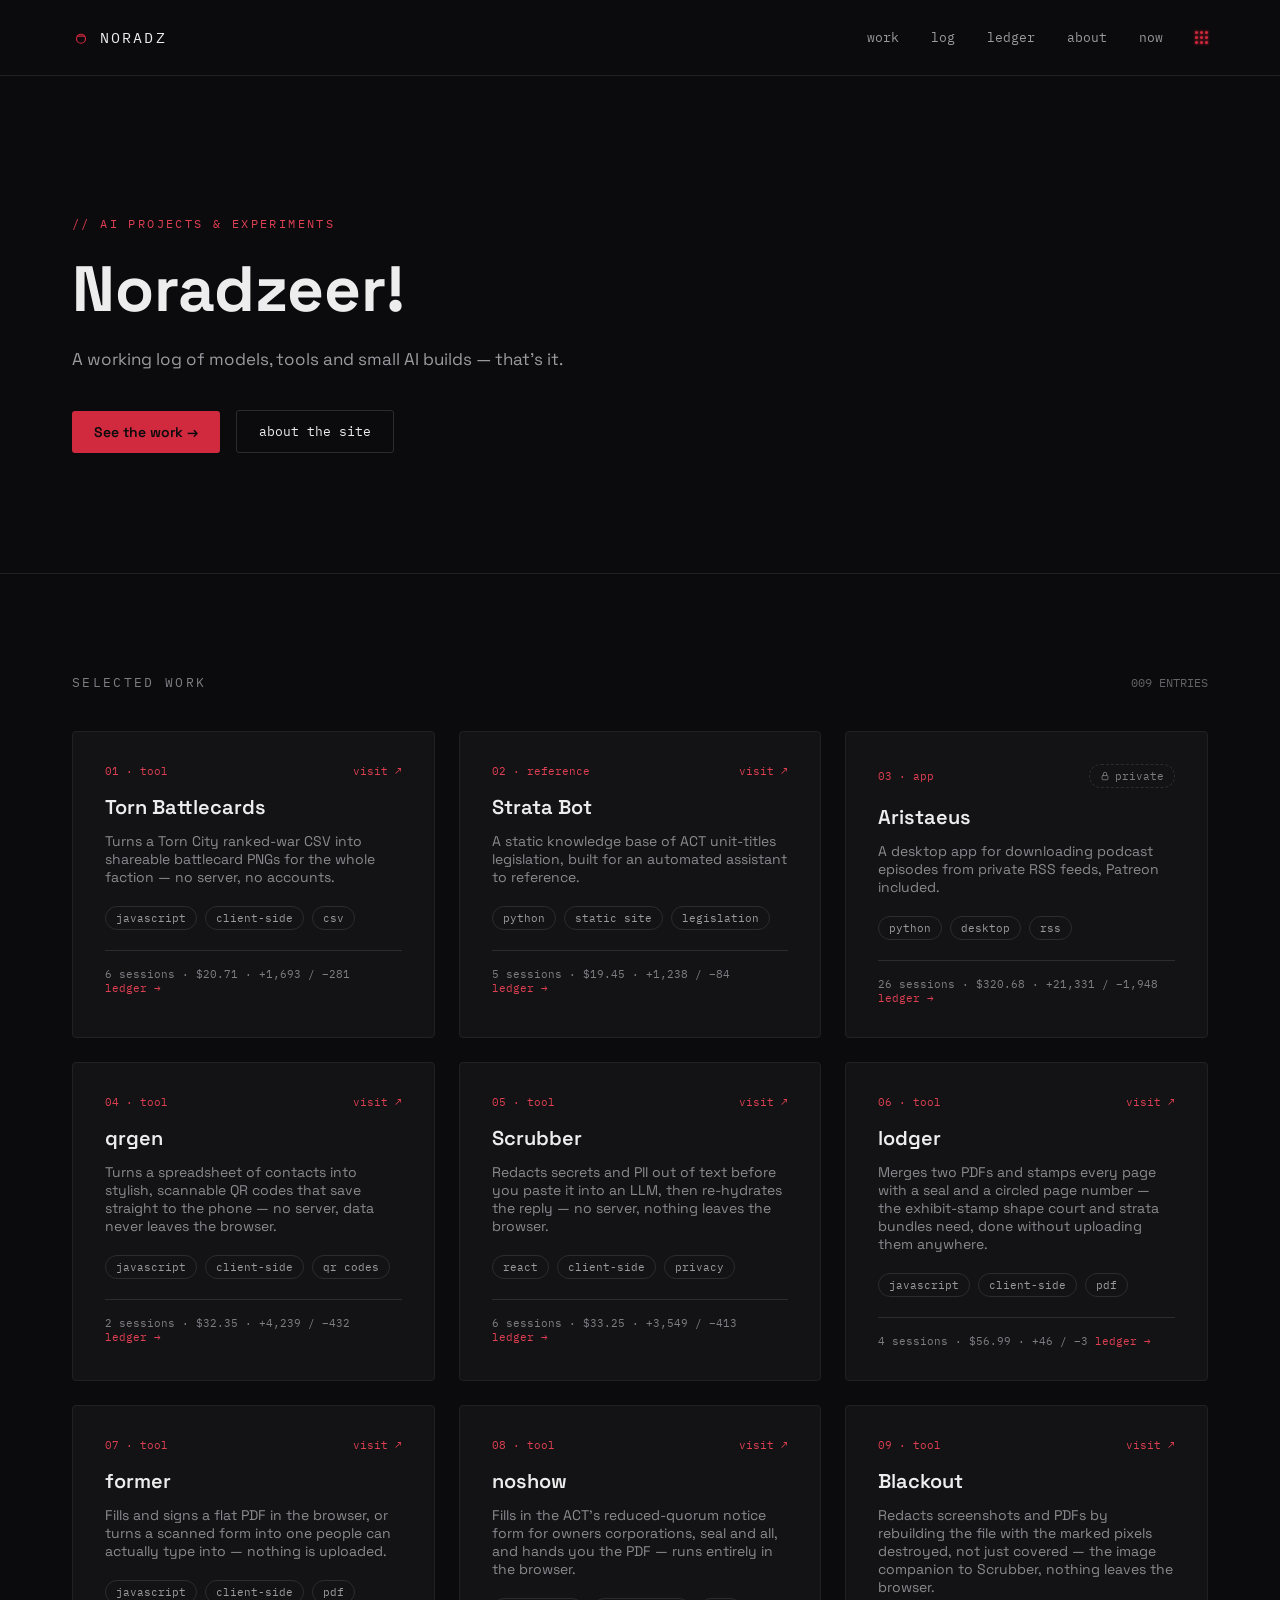
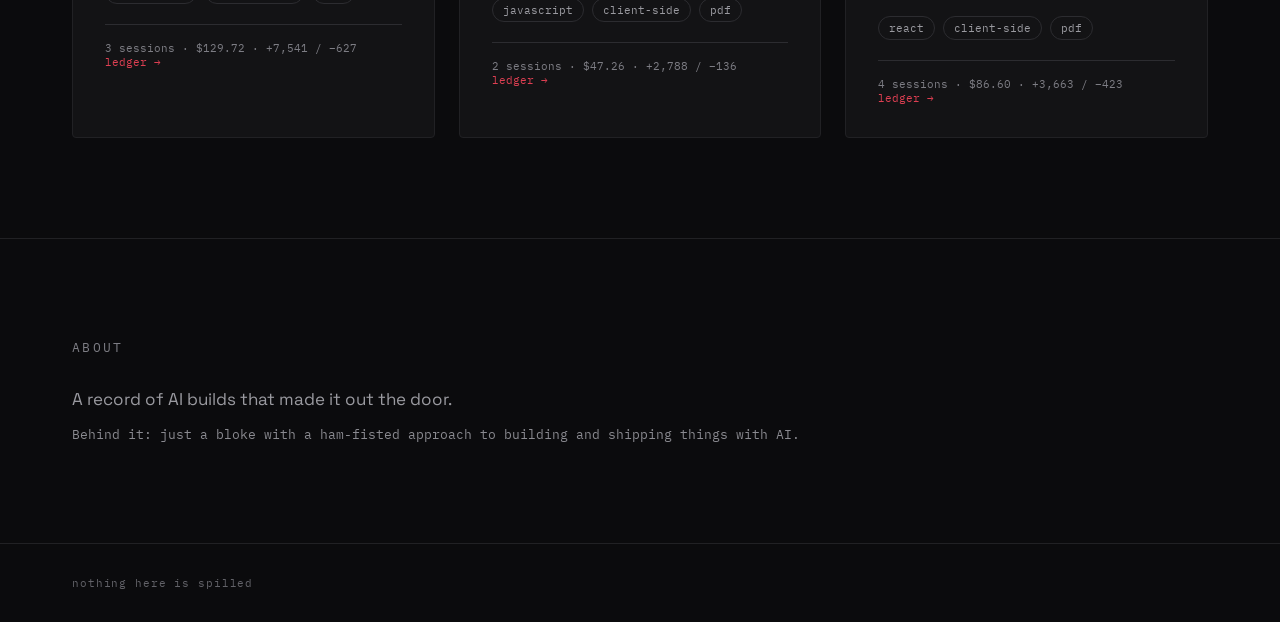
==== commit a80815c9: "Add lodger, former, noshow and Blackout to the ledger and site cards strata-kit also joins the ledge" ====
--- a/index.html
+++ b/index.html
@@ -52,7 +52,7 @@
   <section class="projects" id="work">
     <div class="section-header">
       <span class="eyebrow">SELECTED WORK</span>
-      <span class="count">005 ENTRIES</span>
+      <span class="count">009 ENTRIES</span>
     </div>
     <div class="project-grid">
 
@@ -132,6 +132,62 @@
         </div>
       </article>
 
+      <article class="card" data-ledger-slug="lodger">
+        <div class="card-meta">
+          <p class="kicker">06 · tool</p>
+          <a class="card-visit" href="https://lodger.noradz.io" target="_blank" rel="noopener">visit ↗</a>
+        </div>
+        <h3>lodger</h3>
+        <p class="desc">Merges two PDFs and stamps every page with a seal and a circled page number — the exhibit-stamp shape court and strata bundles need, done without uploading them anywhere.</p>
+        <div class="tags">
+          <span class="tag">javascript</span>
+          <span class="tag">client-side</span>
+          <span class="tag">pdf</span>
+        </div>
+      </article>
+
+      <article class="card" data-ledger-slug="former">
+        <div class="card-meta">
+          <p class="kicker">07 · tool</p>
+          <a class="card-visit" href="https://former.noradz.io" target="_blank" rel="noopener">visit ↗</a>
+        </div>
+        <h3>former</h3>
+        <p class="desc">Fills and signs a flat PDF in the browser, or turns a scanned form into one people can actually type into — nothing is uploaded.</p>
+        <div class="tags">
+          <span class="tag">javascript</span>
+          <span class="tag">client-side</span>
+          <span class="tag">pdf</span>
+        </div>
+      </article>
+
+      <article class="card" data-ledger-slug="noshow">
+        <div class="card-meta">
+          <p class="kicker">08 · tool</p>
+          <a class="card-visit" href="https://noshow.noradz.io" target="_blank" rel="noopener">visit ↗</a>
+        </div>
+        <h3>noshow</h3>
+        <p class="desc">Fills in the ACT's reduced-quorum notice form for owners corporations, seal and all, and hands you the PDF — runs entirely in the browser.</p>
+        <div class="tags">
+          <span class="tag">javascript</span>
+          <span class="tag">client-side</span>
+          <span class="tag">pdf</span>
+        </div>
+      </article>
+
+      <article class="card" data-ledger-slug="blackout">
+        <div class="card-meta">
+          <p class="kicker">09 · tool</p>
+          <a class="card-visit" href="https://blackout.noradz.io" target="_blank" rel="noopener">visit ↗</a>
+        </div>
+        <h3>Blackout</h3>
+        <p class="desc">Redacts screenshots and PDFs by rebuilding the file with the marked pixels destroyed, not just covered — the image companion to Scrubber, nothing leaves the browser.</p>
+        <div class="tags">
+          <span class="tag">react</span>
+          <span class="tag">client-side</span>
+          <span class="tag">pdf</span>
+        </div>
+      </article>
+
     </div>
   </section>
 
--- a/css/style.css
+++ b/css/style.css
@@ -14,10 +14,27 @@
   --text: #ededed;
   --text-muted: #9a9aa0;
   --text-dim: #8a8a90;
-  --text-faint: #6a6a70;
-  --text-faintest: #4a4a50;
+  /* faint/faintest brightened from the original spec values (#6a6a70, #4a4a50 —
+     3.7:1 and 2.2:1 against --bg, both below WCAG AA's 4.5:1 for normal text)
+     after Matt found the live site hard to read. These carry section labels,
+     table headers, dates and the ledger's cost caveats — read constantly, not
+     just decorative. Matches the same fix already shipped in Scrubber's
+     Tailwind config, which copied this palette from noradz in the first
+     place; the two "Signal"-themed sites should stay in sync. faint now
+     clears AA (4.8:1); faintest stays the dimmest tier by design but is no
+     longer near-invisible (3.3:1).
+     — 2026-09-03 */
+  --text-faint: #7d7d84;
+  --text-faintest: #626268;
   --accent: #d1293d;
   --accent-hover: #ee5a6b;
+  /* accent-as-text variant: --accent itself is only 3.8:1 against --bg, below
+     AA for normal-size text. Used for kickers, eyebrows and inline links —
+     real content, not decoration. --accent stays unchanged for fills,
+     borders and the primary button (a larger, separate contrast question —
+     see the site's CHANGELOG). --accent-hover (5.9:1) still reads as a step
+     brighter on hover. */
+  --accent-text: #de3f52;
 
   --font-body: 'Space Grotesk', system-ui, sans-serif;
   --font-mono: 'IBM Plex Mono', 'Courier New', monospace;
@@ -104,7 +121,7 @@
   font-family: var(--font-mono);
   font-size: 12px;
   letter-spacing: 0.2em;
-  color: var(--accent);
+  color: var(--accent-text);
   margin: 0 0 24px;
 }
 
@@ -199,7 +216,7 @@
 .kicker {
   font-family: var(--font-mono);
   font-size: 11px;
-  color: var(--accent);
+  color: var(--accent-text);
   margin: 0 0 16px;
 }
 
@@ -221,7 +238,7 @@
 .card-visit {
   font-family: var(--font-mono);
   font-size: 11px;
-  color: var(--accent);
+  color: var(--accent-text);
   white-space: nowrap;
 }
 
@@ -290,7 +307,7 @@
 }
 
 .card-ledger-link {
-  color: var(--accent);
+  color: var(--accent-text);
   white-space: nowrap;
 }
 
@@ -319,7 +336,7 @@
 }
 
 .ledger-lead-link {
-  color: var(--accent);
+  color: var(--accent-text);
   border-bottom: 1px solid var(--border-soft);
 }
 
@@ -481,7 +498,7 @@
 }
 
 .feed-links a {
-  color: var(--accent);
+  color: var(--accent-text);
 }
 
 .feed-links a:hover {
@@ -535,7 +552,7 @@
 }
 
 .log-entry-body a {
-  color: var(--accent);
+  color: var(--accent-text);
   border-bottom: 1px solid var(--border-soft);
 }
 
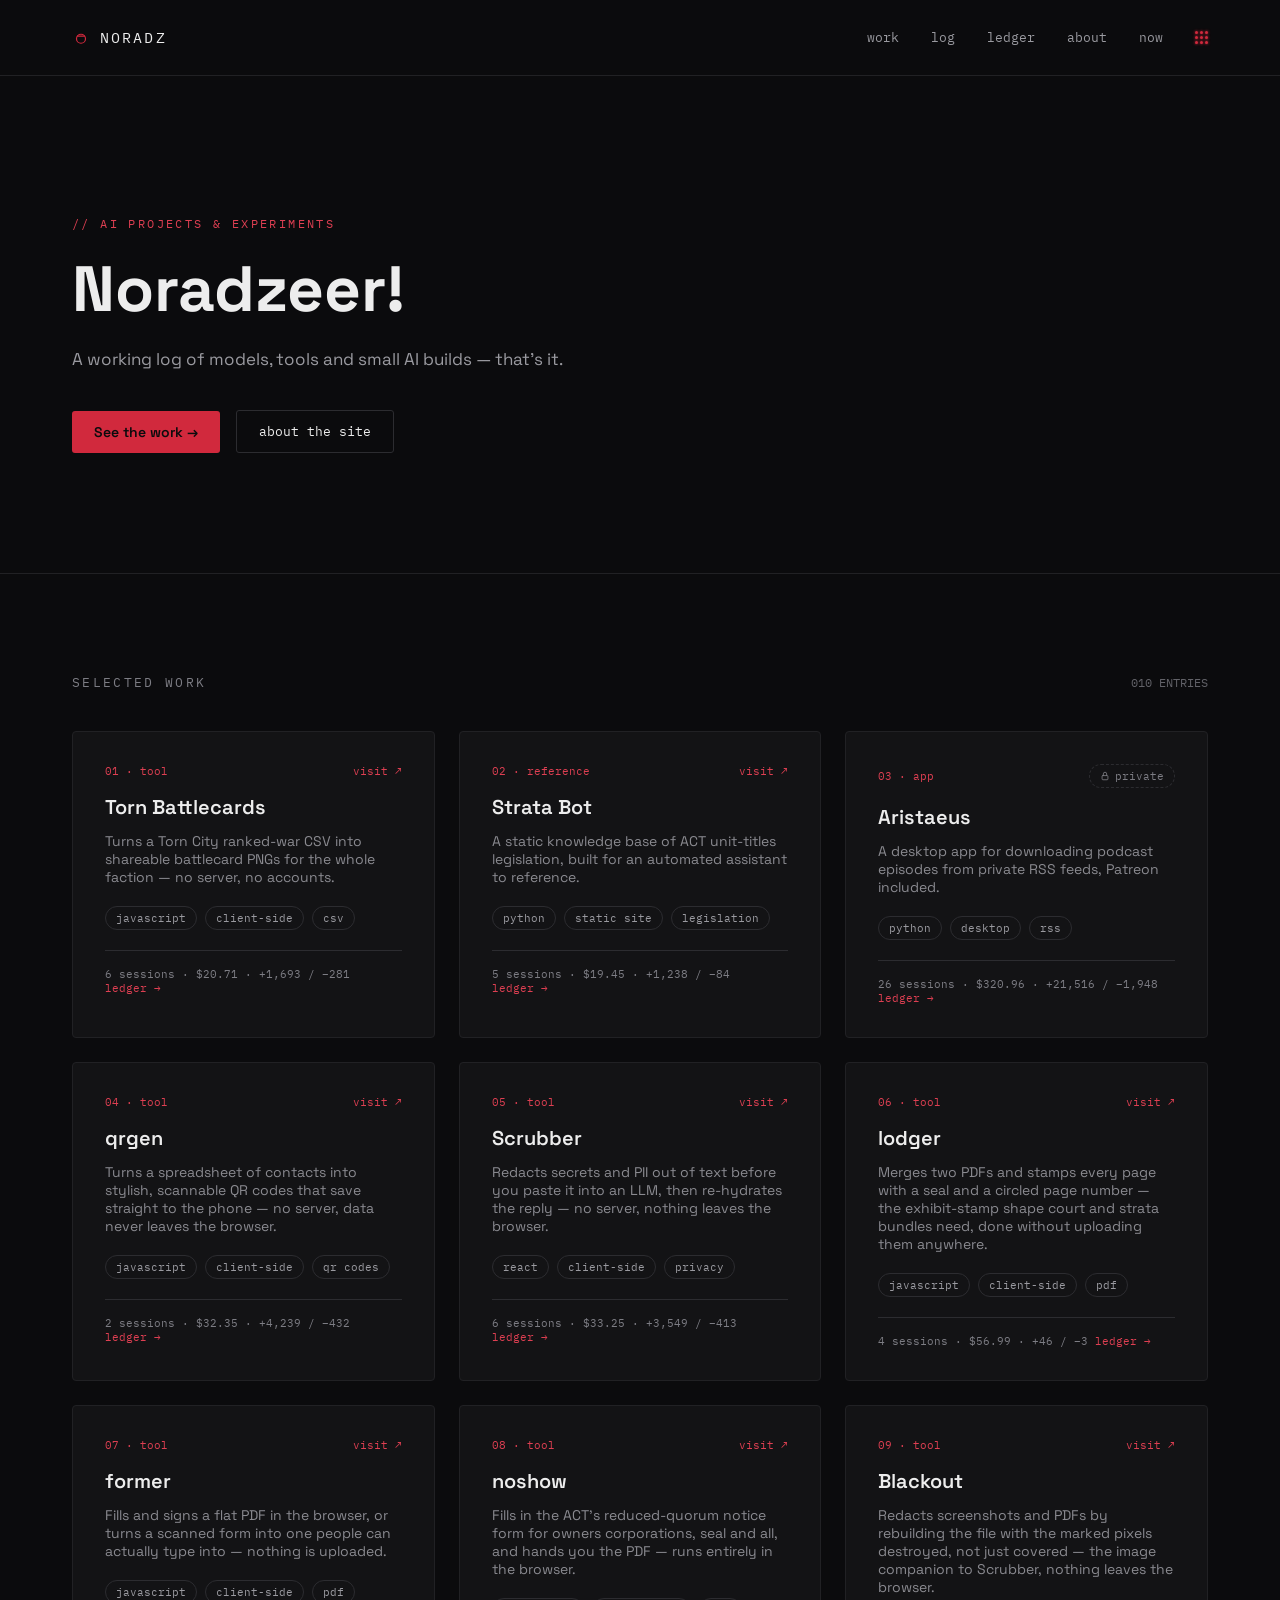
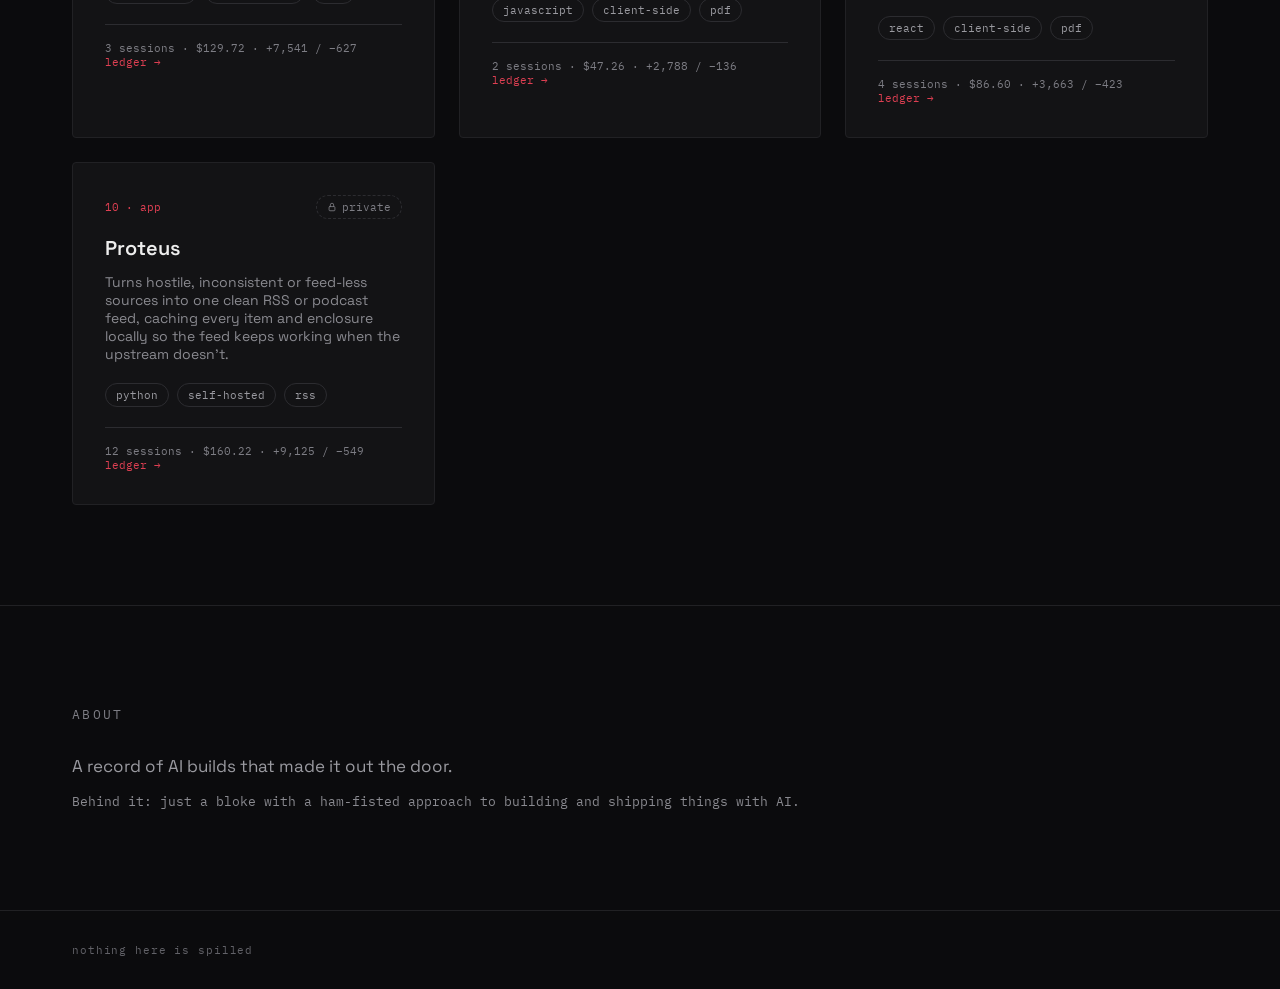
==== commit 16848bdc: "Add Proteus to the build ledger and site cards Discovered under ~/git as a new repo not yet tracked." ====
--- a/index.html
+++ b/index.html
@@ -52,7 +52,7 @@
   <section class="projects" id="work">
     <div class="section-header">
       <span class="eyebrow">SELECTED WORK</span>
-      <span class="count">009 ENTRIES</span>
+      <span class="count">010 ENTRIES</span>
     </div>
     <div class="project-grid">
 
@@ -188,6 +188,26 @@
         </div>
       </article>
 
+      <article class="card" data-ledger-slug="proteus">
+        <div class="card-meta">
+          <p class="kicker">10 · app</p>
+          <span class="badge-private" title="Private repository — not public yet">
+            <svg width="10" height="10" viewBox="0 0 24 24" fill="none" stroke="currentColor" stroke-width="2" stroke-linecap="round" stroke-linejoin="round" aria-hidden="true">
+              <rect x="5" y="11" width="14" height="10" rx="2"/>
+              <path d="M8 11V7a4 4 0 0 1 8 0v4"/>
+            </svg>
+            private
+          </span>
+        </div>
+        <h3>Proteus</h3>
+        <p class="desc">Turns hostile, inconsistent or feed-less sources into one clean RSS or podcast feed, caching every item and enclosure locally so the feed keeps working when the upstream doesn't.</p>
+        <div class="tags">
+          <span class="tag">python</span>
+          <span class="tag">self-hosted</span>
+          <span class="tag">rss</span>
+        </div>
+      </article>
+
     </div>
   </section>
 
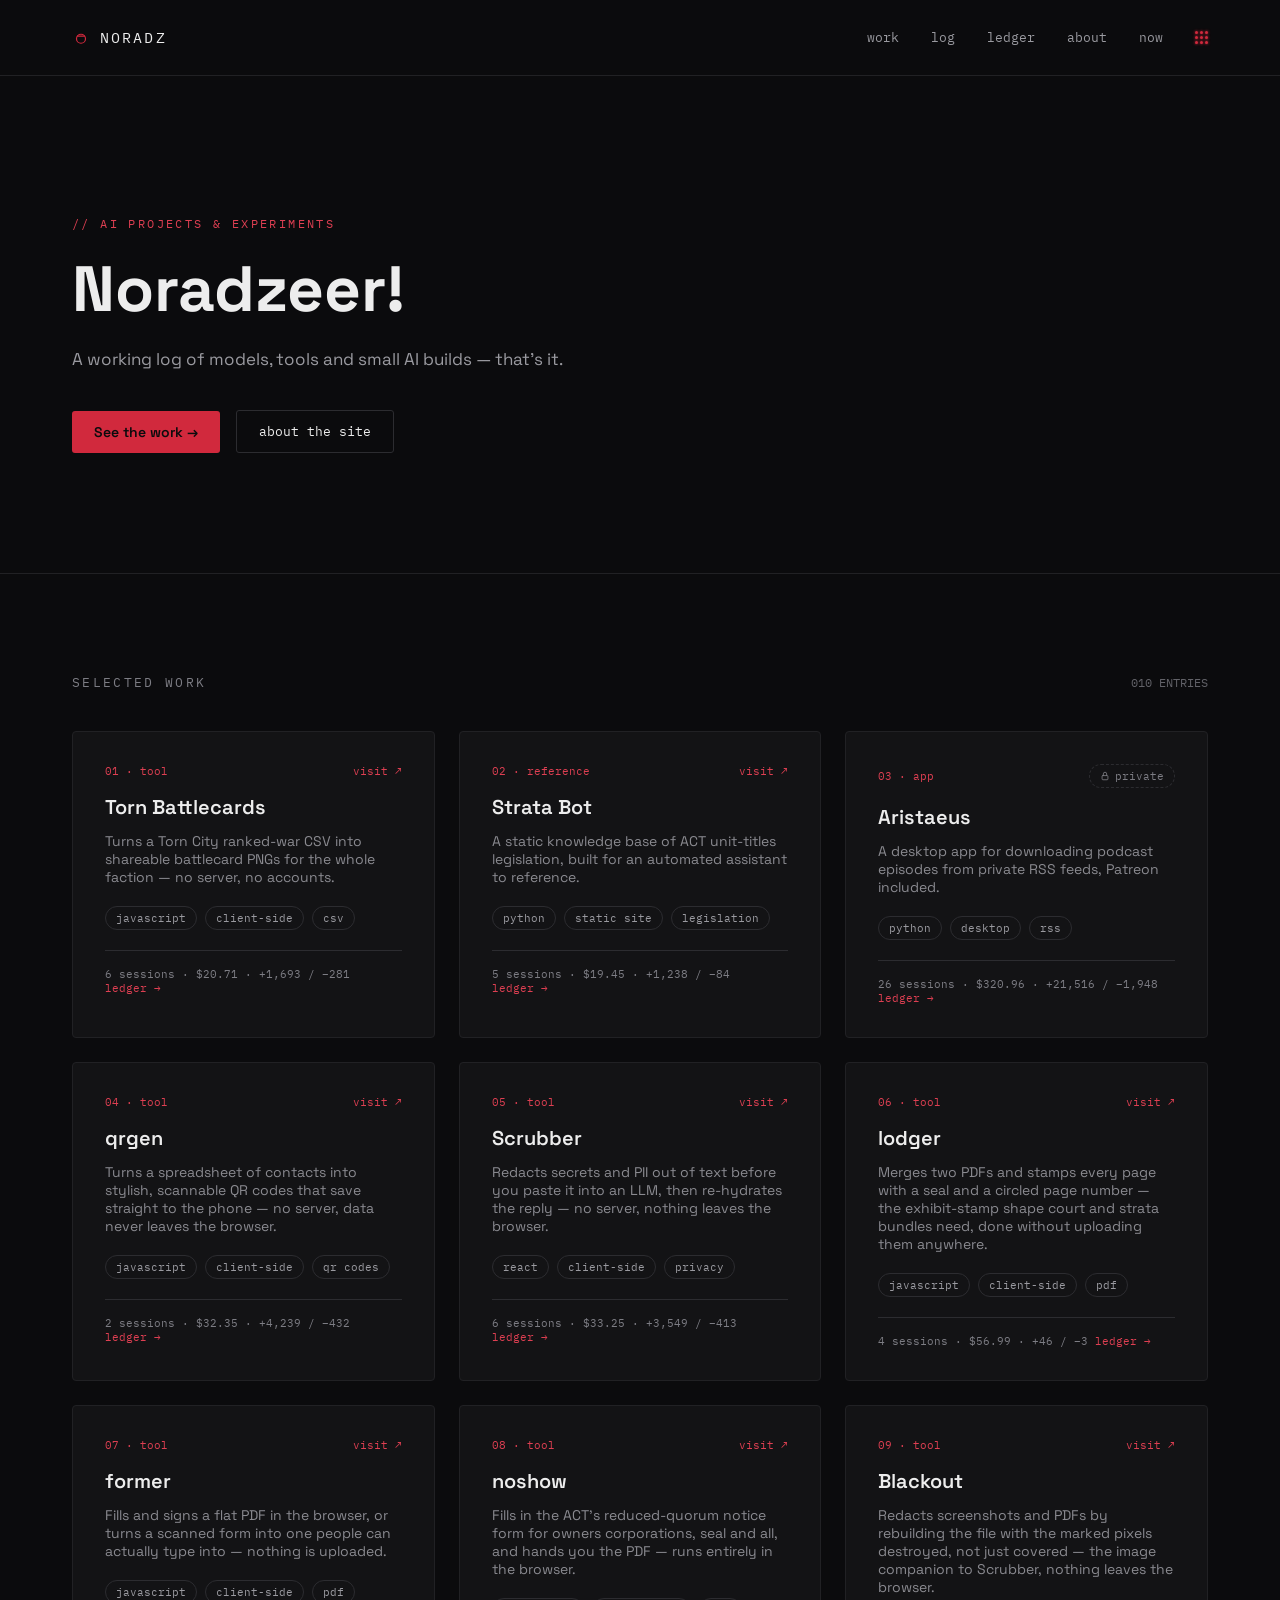
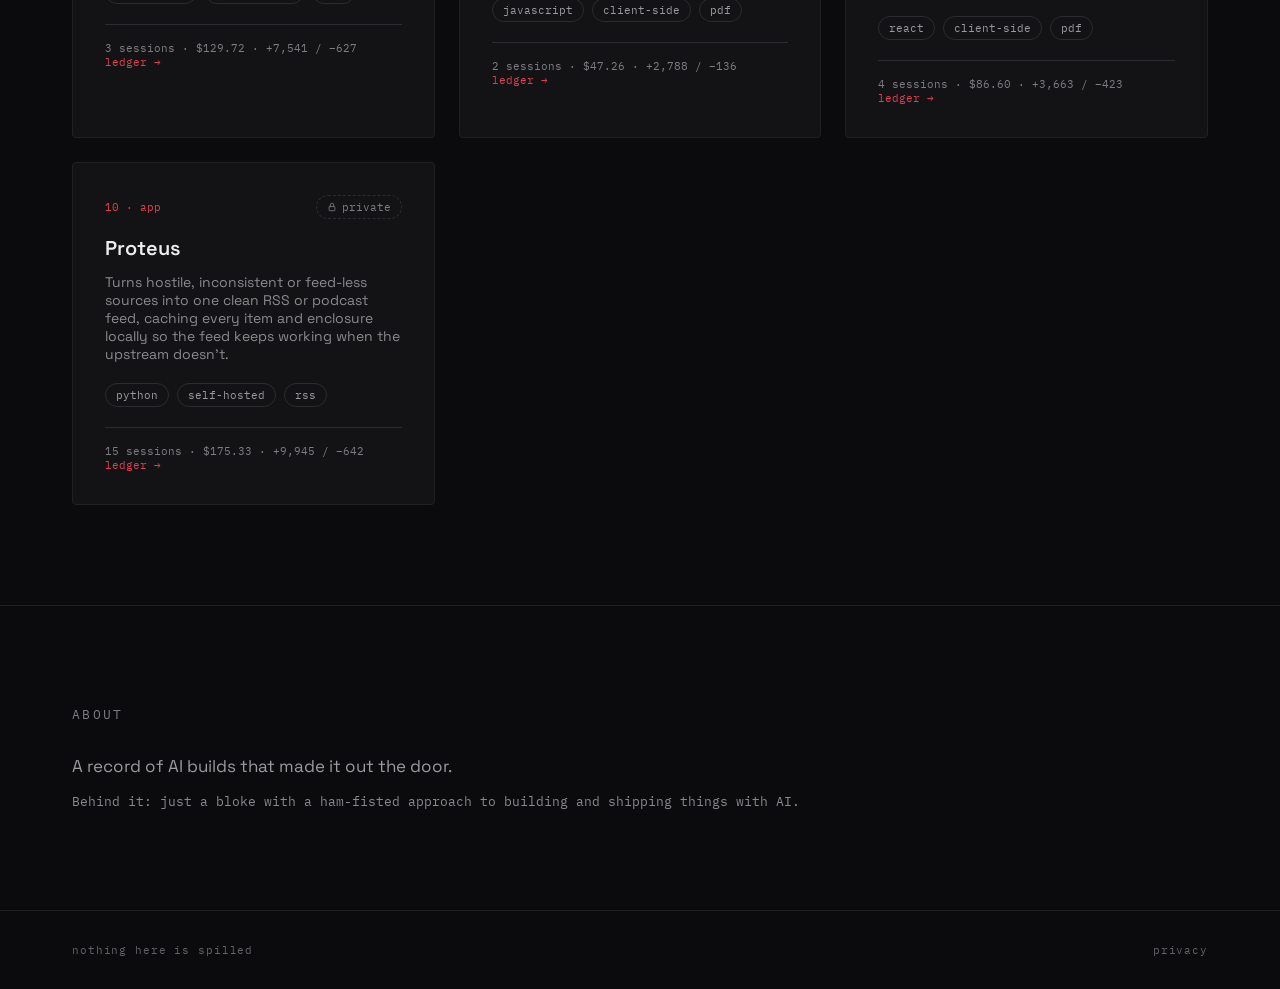
==== commit 6277e641: "Add privacy policy page for Proteus's Google OAuth requirement Adds /privacy (privacy.html), linked " ====
--- a/index.html
+++ b/index.html
@@ -219,6 +219,7 @@
 
   <footer class="site-footer">
     <p class="lore">nothing here is spilled</p>
+    <a class="footer-link" href="privacy.html">privacy</a>
   </footer>
 
   <script src="js/ledger.js" defer></script>
--- a/css/style.css
+++ b/css/style.css
@@ -587,6 +587,53 @@
   margin-bottom: 0;
 }
 
+/* ---------- Privacy ---------- */
+
+.policy {
+  padding: 56px 72px 100px;
+}
+
+.policy-updated {
+  font-family: var(--font-mono);
+  font-size: 12px;
+  color: var(--text-faintest);
+  margin: 0 0 32px;
+}
+
+.policy-body {
+  font-size: 15px;
+  color: var(--text-dim);
+  max-width: 640px;
+}
+
+.policy-body h2 {
+  font-size: 18px;
+  font-weight: 600;
+  color: var(--text);
+  margin: 32px 0 12px;
+}
+
+.policy-body h2:first-child {
+  margin-top: 0;
+}
+
+.policy-body p {
+  margin: 0 0 16px;
+}
+
+.policy-body p:last-child {
+  margin-bottom: 0;
+}
+
+.policy-body code {
+  font-family: var(--font-mono);
+  font-size: 0.9em;
+  background: var(--surface);
+  border: 1px solid var(--border-soft);
+  border-radius: 3px;
+  padding: 1px 5px;
+}
+
 /* ---------- Footer ---------- */
 
 .site-footer {
@@ -603,6 +650,17 @@
   letter-spacing: 0.08em;
   color: var(--text-faintest);
   margin: 0;
+}
+
+.footer-link {
+  font-family: var(--font-mono);
+  font-size: 11px;
+  letter-spacing: 0.08em;
+  color: var(--text-faintest);
+}
+
+.footer-link:hover {
+  color: var(--accent-text);
 }
 
 /* ---------- Responsive ----------
@@ -618,6 +676,7 @@
   .ledger,
   .log,
   .now,
+  .policy,
   .site-footer {
     padding-left: 32px;
     padding-right: 32px;
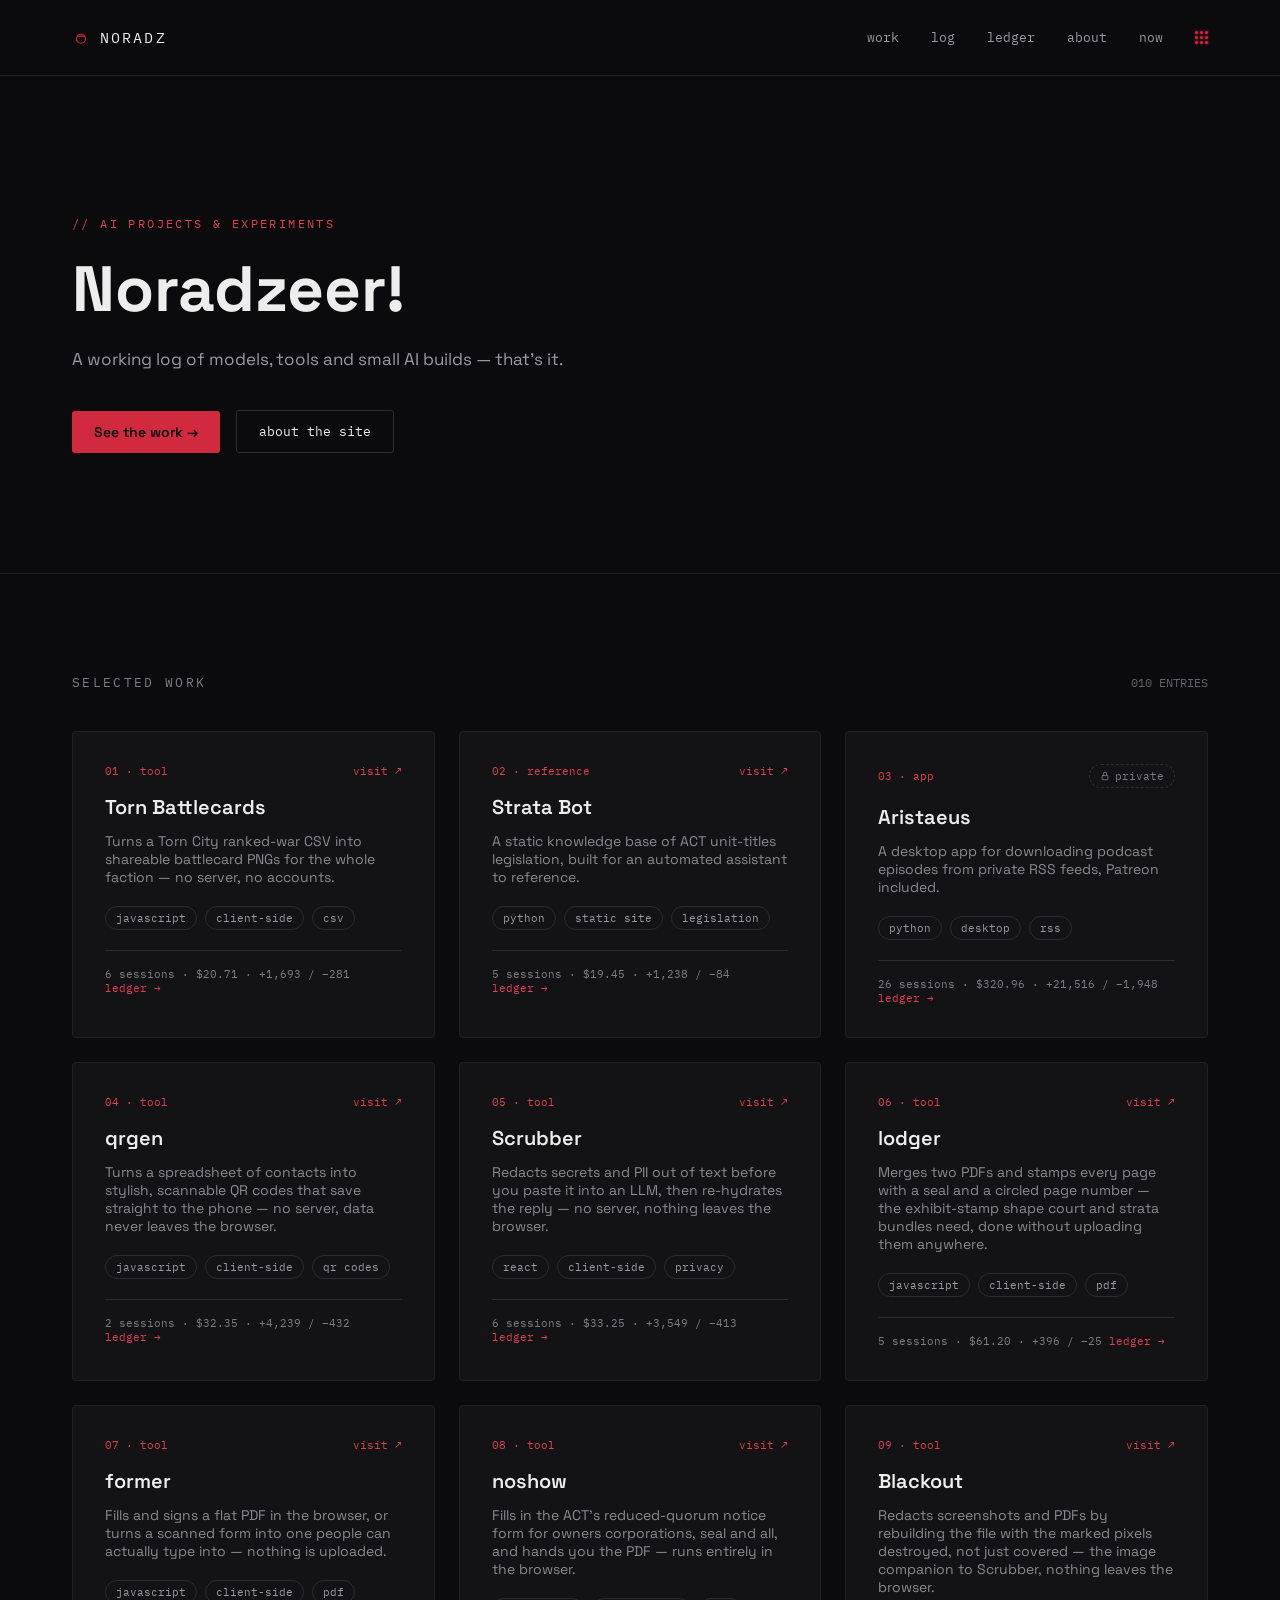
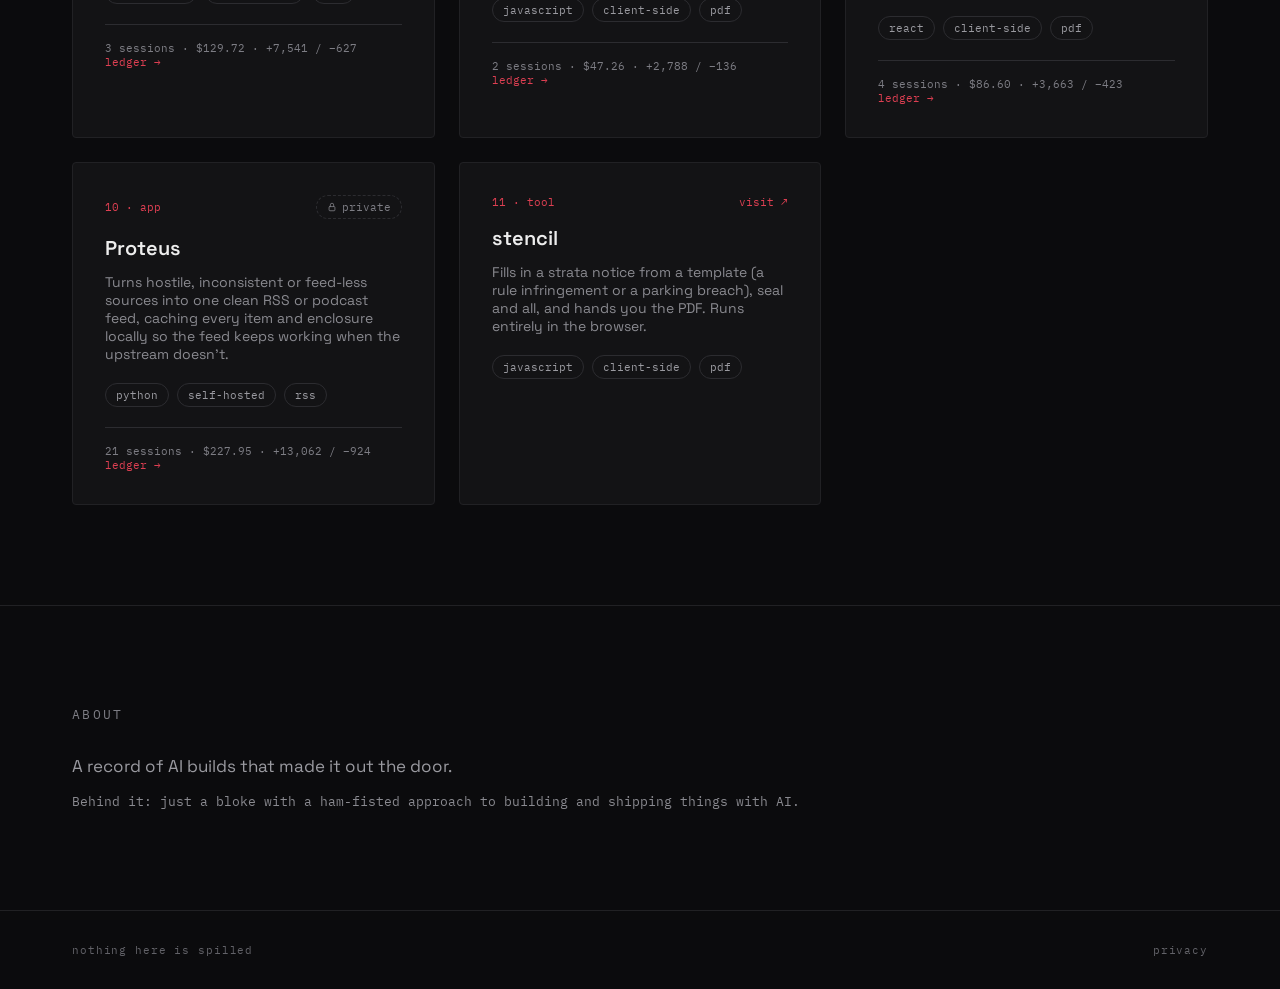
==== commit 8d124024: "Add stencil's card, refresh /now Co-Authored-By: Claude Opus 5.5 <noreply@anthropic.com>" ====
--- a/index.html
+++ b/index.html
@@ -208,6 +208,20 @@
         </div>
       </article>
 
+      <article class="card" data-ledger-slug="stencil">
+        <div class="card-meta">
+          <p class="kicker">11 · tool</p>
+          <a class="card-visit" href="https://stencil.noradz.io" target="_blank" rel="noopener">visit ↗</a>
+        </div>
+        <h3>stencil</h3>
+        <p class="desc">Fills in a strata notice from a template (a rule infringement or a parking breach), seal and all, and hands you the PDF. Runs entirely in the browser.</p>
+        <div class="tags">
+          <span class="tag">javascript</span>
+          <span class="tag">client-side</span>
+          <span class="tag">pdf</span>
+        </div>
+      </article>
+
     </div>
   </section>
 
